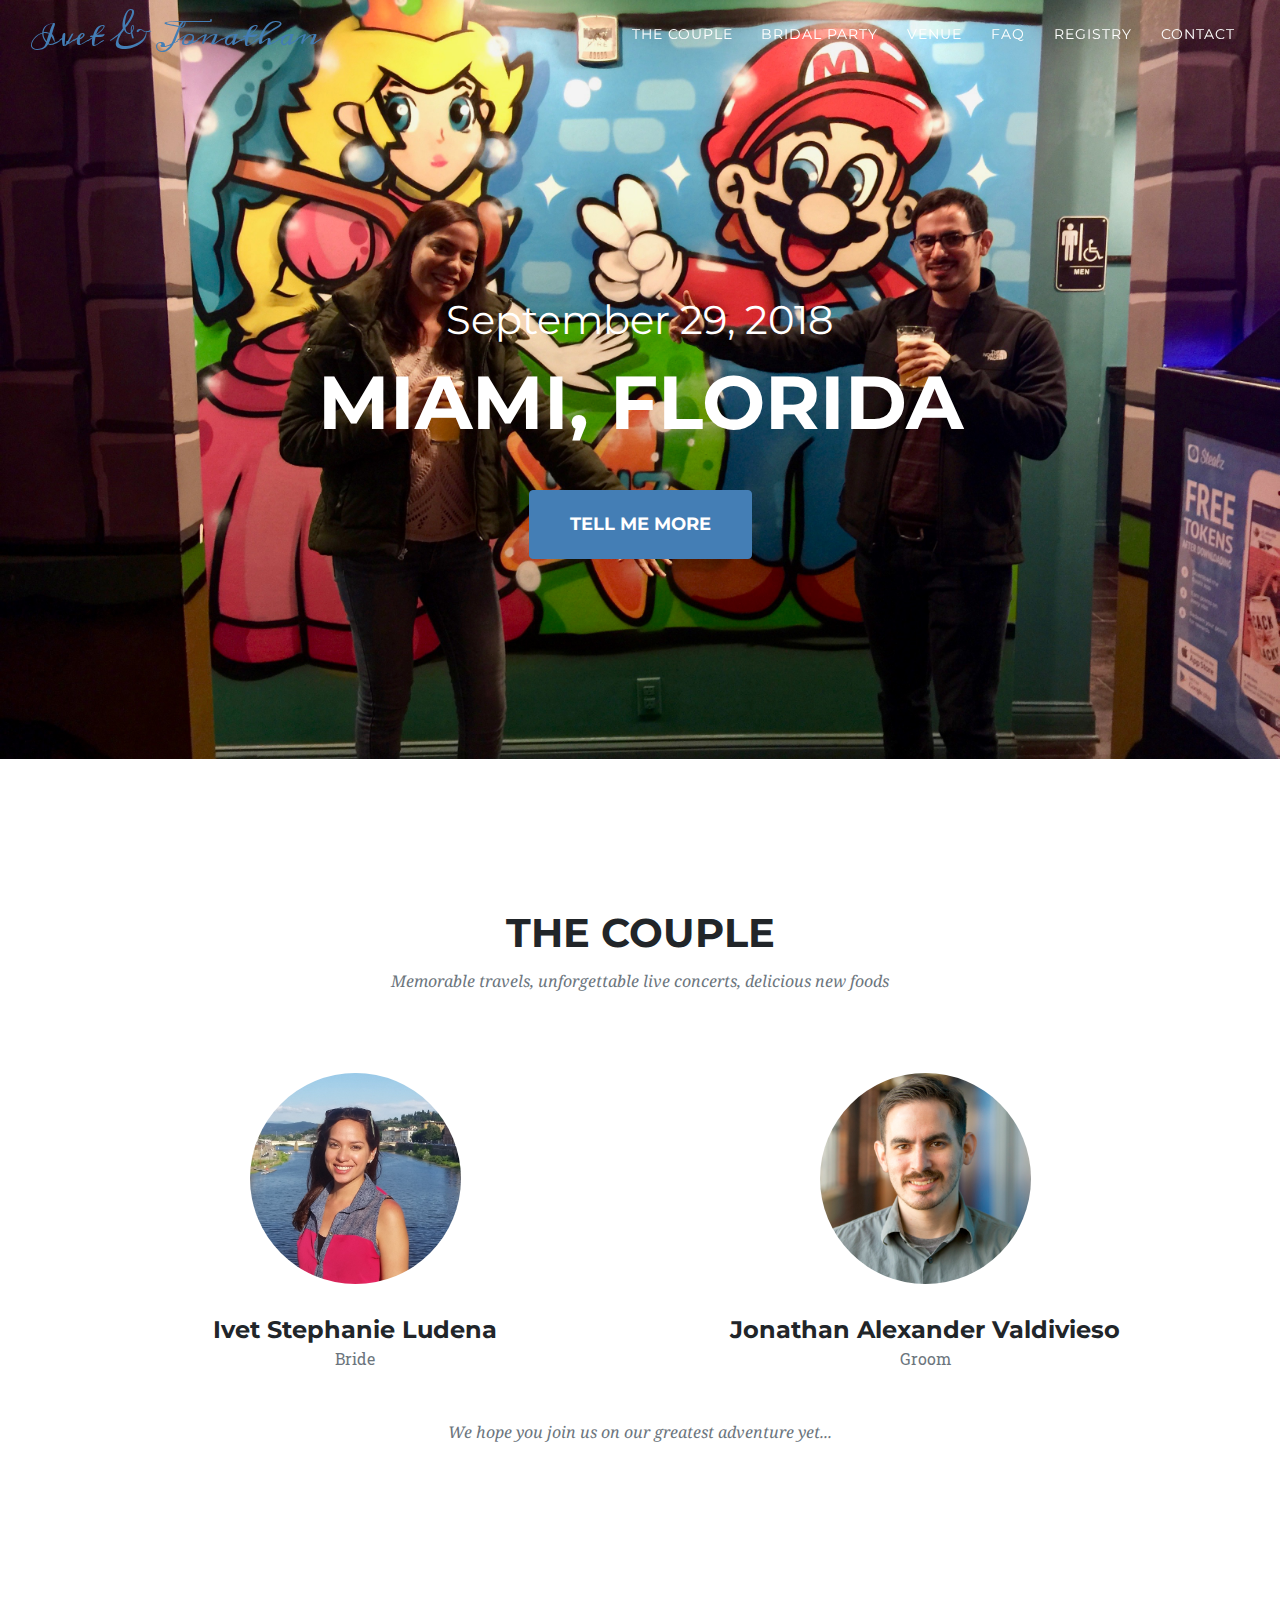
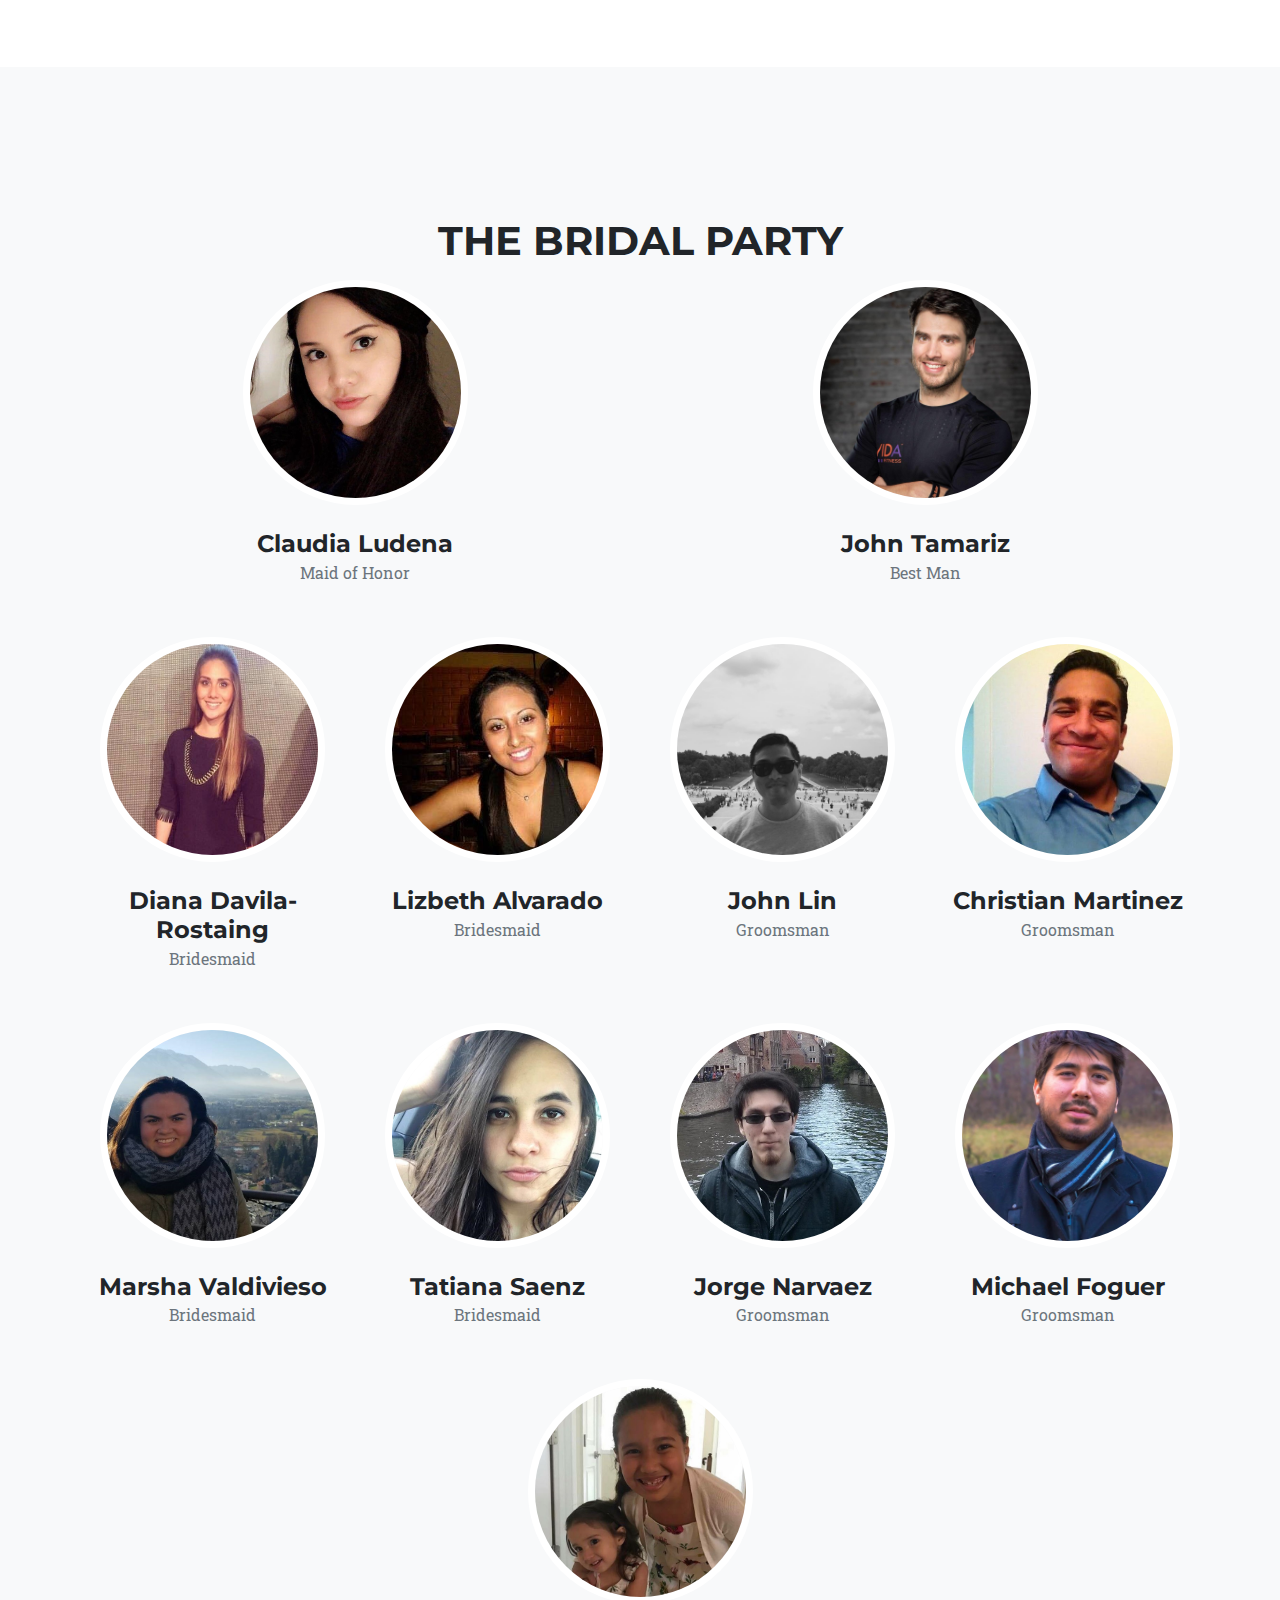
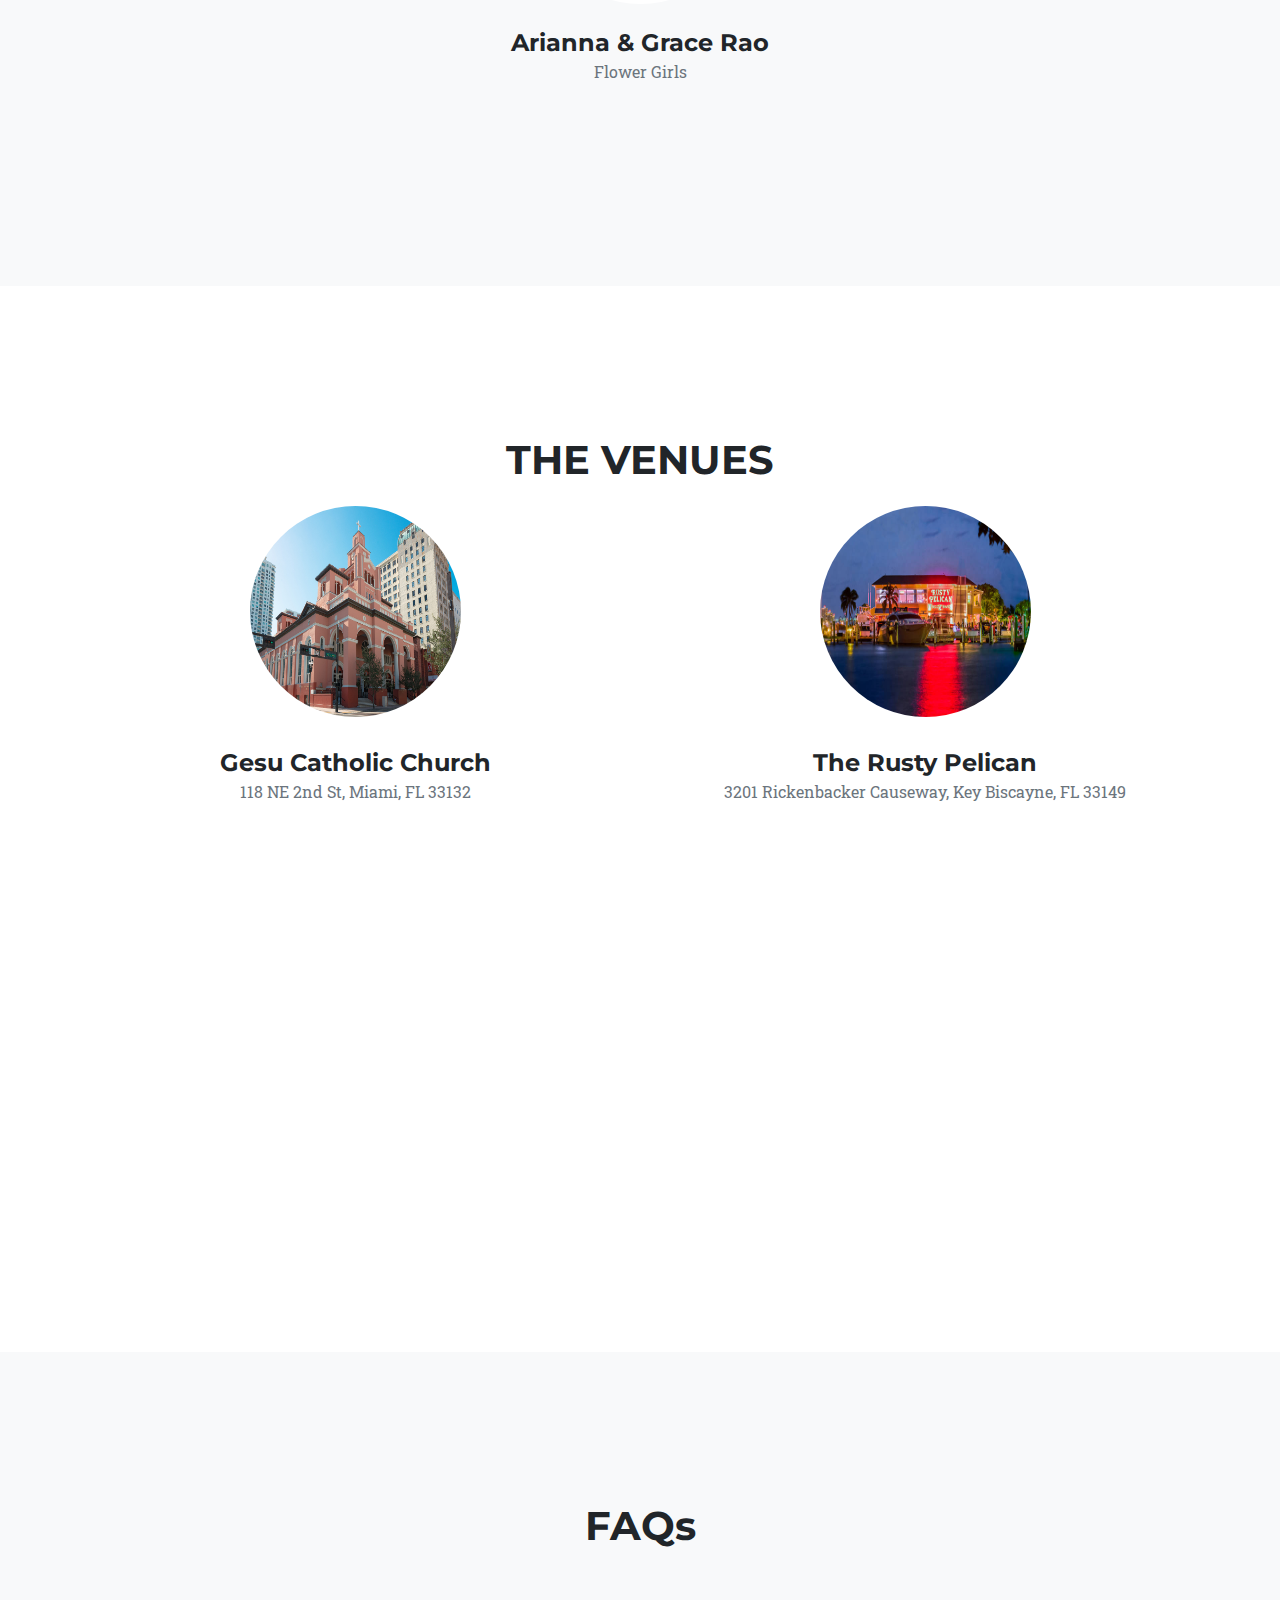
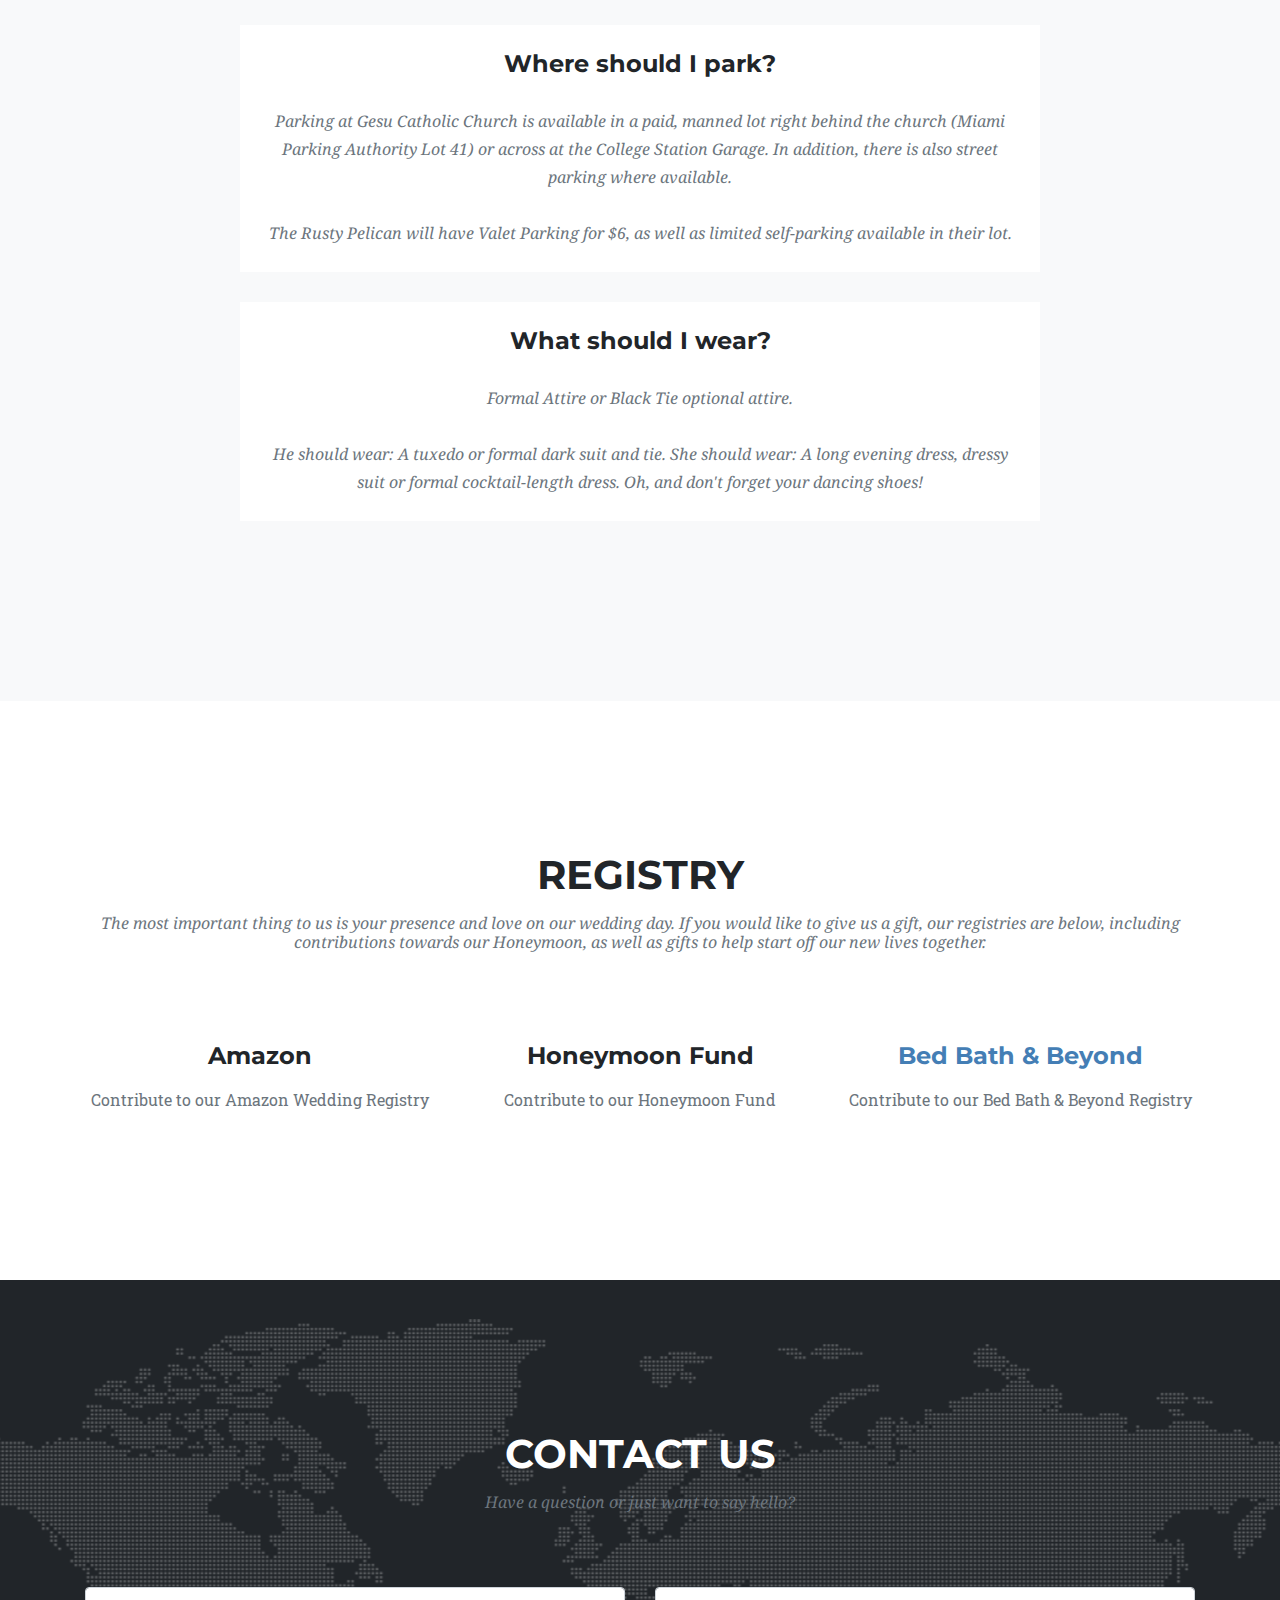
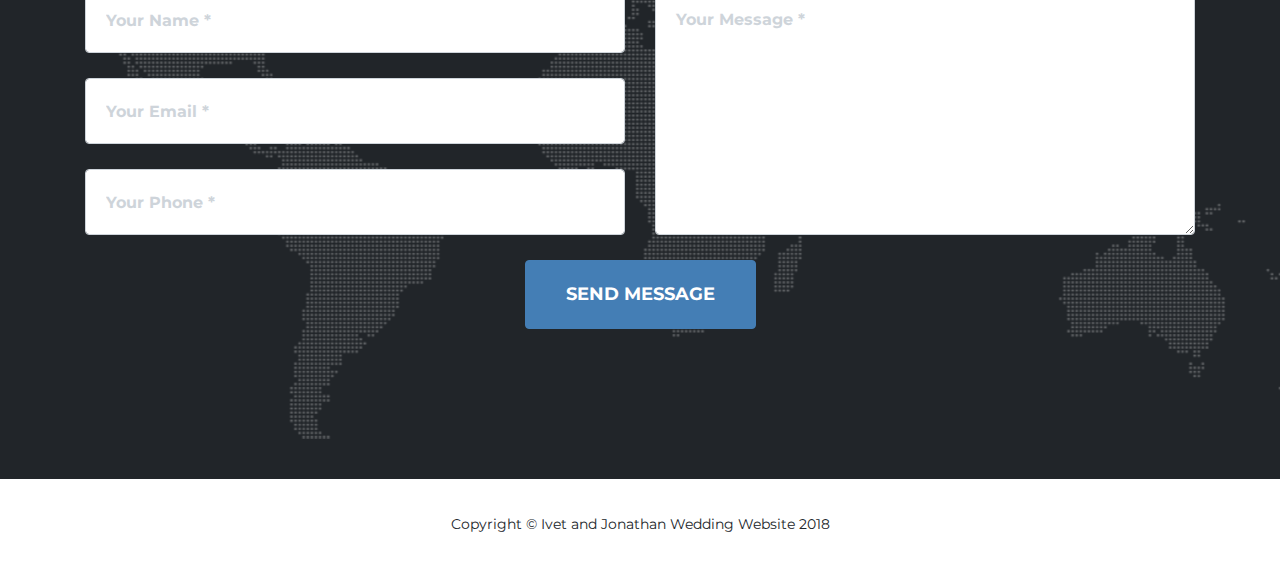
==== index.html @ a1556f3a "Added no style hyperlinks to wedding site" ====
<!DOCTYPE html>
<html lang="en">

<head>

	<meta charset="utf-8">
	<meta name="viewport" content="width=device-width, initial-scale=1, shrink-to-fit=no">
	<meta name="description" content="">
	<meta name="author" content="">

	<title>Ivet and Jonathan Wedding: September 29, 2018</title>

	<!-- Bootstrap core CSS -->
	<link href="vendor/bootstrap/css/bootstrap.min.css" rel="stylesheet">

	<!-- Custom fonts for this template -->
	<link rel="stylesheet" href="https://use.fontawesome.com/releases/v5.0.13/css/all.css" integrity="sha384-DNOHZ68U8hZfKXOrtjWvjxusGo9WQnrNx2sqG0tfsghAvtVlRW3tvkXWZh58N9jp" crossorigin="anonymous">
	<link href="https://fonts.googleapis.com/css?family=Montserrat:400,700" rel="stylesheet" type="text/css">
	<link href='https://fonts.googleapis.com/css?family=Kaushan+Script' rel='stylesheet' type='text/css'>
	<link href='https://fonts.googleapis.com/css?family=Droid+Serif:400,700,400italic,700italic' rel='stylesheet' type='text/css'>
	<link href='https://fonts.googleapis.com/css?family=Roboto+Slab:400,100,300,700' rel='stylesheet' type='text/css'>
	<link href="https://fonts.googleapis.com/css?family=Meddon|Great+Vibes" rel="stylesheet">

	<!-- Custom styles for this template -->
	<link href="css/main.css" rel="stylesheet">

	<!-- Global site tag (gtag.js) - Google Analytics -->
	<script async src="https://www.googletagmanager.com/gtag/js?id=UA-119630968-1"></script>
	<script>
		window.dataLayer = window.dataLayer || [];
		function gtag(){dataLayer.push(arguments);}
		gtag('js', new Date());

		gtag('config', 'UA-119630968-1');
	</script>

</head>

<body id="page-top">
	<!-- Navigation -->
	<nav class="navbar navbar-expand-lg navbar-dark fixed-top" id="mainNav">
		<div class="container-fluid">
			<a class="navbar-brand js-scroll-trigger" href="#page-top">Ivet & Jonathan</a>
			<button class="navbar-toggler navbar-toggler-right" type="button" data-toggle="collapse" data-target="#navbarResponsive" aria-controls="navbarResponsive" aria-expanded="false" aria-label="Toggle navigation">
				<i class="fas fa-plane"></i>
			</button>
			<div class="collapse navbar-collapse" id="navbarResponsive">
				<ul class="navbar-nav text-uppercase ml-auto">

					<li class="nav-item">
						<a class="nav-link js-scroll-trigger" href="#couple">The Couple</a>
					</li>
					<li class="nav-item">
						<a class="nav-link js-scroll-trigger" href="#team">Bridal Party</a>
					</li>
					<li class="nav-item">
						<a class="nav-link js-scroll-trigger" href="#location">Venue</a>
					</li>
					<li class="nav-item">
						<a class="nav-link js-scroll-trigger" href="#faq">FAQ</a>
					</li>
					<li class="nav-item">
						<a class="nav-link js-scroll-trigger" href="#registry">Registry</a>
					</li>
					<li class="nav-item">
						<a class="nav-link js-scroll-trigger" href="#contact">Contact</a>
					</li>
				</ul>
			</div>
		</div>
	</nav>

	<!-- Header -->
	<header class="masthead">
		<div class="container">
			<div class="intro-text">
				<div class="intro-lead-in">September 29, 2018</div>
				<div class="intro-heading text-uppercase">Miami, Florida</div>
				<a class="btn btn-primary btn-xl text-uppercase js-scroll-trigger" href="#couple">Tell Me More</a>
			</div>
		</div>
	</header>

	<!-- Services -->
	<section id="couple">
		<div class="container">
			<div class="row">
				<div class="col-lg-12 text-center">
					<h2 class="section-heading text-uppercase">The Couple</h2>
					<h3 class="section-subheading text-muted">Memorable travels, unforgettable live concerts, delicious new foods</h3>
				</div>
			</div>
			<div class="row text-center">
				<div class="col-md-6">
					<div class="team-member">
						<img class="mx-auto rounded-circle" src="img/team/ivet.jpg" alt="">
						<h4>Ivet Stephanie Ludena</h4>
						<p class="text-muted">Bride</p>
					</div>
				</div>
				<div class="col-md-6">
					<div class="team-member">
						<img class="mx-auto rounded-circle" src="img/team/Jona.jpg" alt="">
						<h4>Jonathan Alexander Valdivieso</h4>
						<p class="text-muted">Groom</p>
					</div>
				</div>
			</div>
			<div class="row">
				<div class="col-lg-12 text-center">
					<h3 class="section-subheading text-muted">We hope you join us on our greatest adventure yet...<i class="fa fa-plane"></i></h3>
				</div>
			</div>
		</div>
	</section>

	<!-- Team -->
	<section class="bg-light" id="team">
		<div class="container">
			<div class="row">
				<div class="col-lg-12 text-center">
					<h2 class="section-heading text-uppercase">The Bridal Party</h2>
					<!--<h3 class="section-subheading text-muted">Lorem ipsum dolor sit amet consectetur.</h3>-->
				</div>
			</div>
			<div class="row text-center">
				<div class="col-md-6">
					<div class="team-member">
						<img class="mx-auto rounded-circle" src="img/team/claudia.jpg" alt="">
						<h4>Claudia Ludena</h4>
						<p class="text-muted">Maid of Honor</p>
					</div>
				</div>
				<div class="col-md-6">
					<div class="team-member">
						<img class="mx-auto rounded-circle" src="img/team/john.jpg" alt="">
						<h4>John Tamariz</h4>
						<p class="text-muted">Best Man</p>
					</div>
				</div>
			</div>
			<div class="row">
				<div class="col-sm-3">
					<div class="team-member">
						<img class="mx-auto rounded-circle" src="img/team/diana.jpg" alt="">
						<h4>Diana Davila-Rostaing</h4>
						<p class="text-muted">Bridesmaid</p>
					</div>
				</div>
				<div class="col-sm-3">
					<div class="team-member">
						<img class="mx-auto rounded-circle" src="img/team/liz.jpg" alt="">
						<h4>Lizbeth Alvarado</h4>
						<p class="text-muted">Bridesmaid</p>
					</div>
				</div>
				<div class="col-sm-3">
					<div class="team-member">
						<img class="mx-auto rounded-circle" src="img/team/lin.jpg" alt="">
						<h4>John Lin</h4>
						<p class="text-muted">Groomsman</p>
					</div>
				</div>
				<div class="col-sm-3">
					<div class="team-member">
						<img class="mx-auto rounded-circle" src="img/team/chris.jpg" alt="">
						<h4>Christian Martinez</h4>
						<p class="text-muted">Groomsman</p>
					</div>
				</div>
			</div>
			<div class="row">
				<div class="col-sm-3">
					<div class="team-member">
						<img class="mx-auto rounded-circle" src="img/team/marsha.jpg" alt="">
						<h4>Marsha Valdivieso</h4>
						<p class="text-muted">Bridesmaid</p>
					</div>
				</div>
				<div class="col-sm-3">
					<div class="team-member">
						<img class="mx-auto rounded-circle" src="img/team/tatiana.jpg" alt="">
						<h4>Tatiana Saenz</h4>
						<p class="text-muted">Bridesmaid</p>
					</div>
				</div>
				<div class="col-sm-3">
					<div class="team-member">
						<img class="mx-auto rounded-circle" src="img/team/jorge.jpg" alt="">
						<h4>Jorge Narvaez</h4>
						<p class="text-muted">Groomsman</p>
					</div>
				</div>
				<div class="col-sm-3">
					<div class="team-member">
						<img class="mx-auto rounded-circle" src="img/team/michael.jpg" alt="">
						<h4>Michael Foguer</h4>
						<p class="text-muted">Groomsman</p>
					</div>
				</div>
			</div>
			<div class="row">
				<div class="col-sm-12 text-center">
					<div class="team-member">
						<img class="mx-auto rounded-circle" src="img/team/flower.jpeg" alt="">
						<h4>Arianna & Grace Rao</h4>
						<p class="large text-muted">Flower Girls</p>
					</div>
				</div>
			</div>
		</div>
	</section>

	<!-- About -->
	<section id="location">
		<div class="container">
			<div class="row">
				<div class="col-lg-12 text-center">
					<h2 class="section-heading text-uppercase">The Venues</h2>
					<!--<h3 class="section-subheading text-muted">Joined together through our love of Food, Concerts, and Traveling.</h3>-->
				</div>
			</div>
			<div class="row text-center">
				<div class="col-md-6">
					<div class="team-member">
						<img class="mx-auto rounded-circle" src="img/about/gesu.jpg" alt="">
						<h4>Gesu Catholic Church</h4>
						<p class="text-muted">118 NE 2nd St, Miami, FL 33132</p>
						<div style="width: 100%"><iframe width="100%" height="300" src="https://maps.google.com/maps?width=100%&amp;height=300&amp;hl=en&amp;q=118%20NE%202nd%20St%2C%20Miami%2C%20FL%2033132+(Rusty%20Pelican)&amp;ie=UTF8&amp;t=&amp;z=14&amp;iwloc=B&amp;output=embed" frameborder="0" scrolling="no" marginheight="0" marginwidth="0"><a href="https://www.maps.ie/create-google-map/">Google map generator</a></iframe></div><br />
						<p></p>
					</div>
				</div>
				<div class="col-md-6">
					<div class="team-member">
						<img class="mx-auto rounded-circle" src="img/about/rustypelican.jpg" alt="">
						<h4>The Rusty Pelican</h4>
						<p class="text-muted">3201 Rickenbacker Causeway, Key Biscayne, FL 33149</p>
						<div style="width: 100%"><iframe width="100%" height="300" src="https://maps.google.com/maps?width=100%&amp;height=300&amp;hl=en&amp;q=3201%20Rickenbacker%20Causeway%2C%20Key%20Biscayne%2C%20FL%2033149+(Rusty%20Pelican)&amp;ie=UTF8&amp;t=&amp;z=14&amp;iwloc=B&amp;output=embed" frameborder="0" scrolling="no" marginheight="0" marginwidth="0"><a href="https://www.maps.ie/create-google-map/"></a></iframe></div><br />
						<p></p>
					</div>
				</div>
			</div>
			<!--
			<div class="row">
				<div class="col-lg-12 text-center">
					<h3 class="section-subheading text-muted">Joined together through our love of Food, Concerts, and Traveling.</h3>
				</div>
			</div>-->
		</div>
	</section>


	<!-- FAQ Grid Section -->


	<section id="faq" class="bg-light" >
		<div class="container">
			<div class="row">
				<div class="col-lg-12 text-center">
					<h2 class="section-heading">FAQs</h2>
					<h3 class="section-subheading text-muted"></h3>
				</div>
			</div><!--
			<div class="col-md-12 col-sm-12 portfolio-item">
				<div class="portfolio-caption">
					<h4>What are my transportation options?</h4>
					<p class="large text-muted">
						<br>
						The Bride and Groom along with their Bridal Party will be getting ready at The Biltmore Hotel in Coral Gables. 
						<br>
						<br>
						We have chartered the hotel shuttle to transport guests and visitors to and from the hotel and wedding venue. The Aloft shuttle will run every 10 minutes from 4pm - 5pm to the wedding and from 10:45 - 11:45pm to the hotel. Guests staying at the hotel and visitors who park at the Aloft (or who park at nearby retail and business parking lots without posted parking limitations) are invited and encouraged to take the shuttle. The shuttle van will pick up and drop off near the registration desk.
					</p>
				</div>
			</div>
			<div class="row">-->
				<div class="col-md-12 col-sm-12 portfolio-item">
					<div class="portfolio-caption">
						<h4>Where should I park?</h4>
						<p class="large text-muted">
							<br>
							Parking at Gesu Catholic Church is available in a paid, manned lot right behind the church (Miami Parking Authority Lot 41) or across at the College Station Garage. In addition, there is also street parking where available. 
							<br>
							<br>
							The Rusty Pelican will have Valet Parking for $6, as well as limited self-parking available in their lot.
						</p>
					</div>
				</div>
				<div class="col-md-12 col-sm-12 portfolio-item">
					<div class="portfolio-caption">
						<h4>What should I wear?</h4>
						<p class="large text-muted">
							<br>
							Formal Attire or Black Tie optional attire. <br><br>
							He should wear: A tuxedo or formal dark suit and tie. She should wear: A long evening dress, dressy suit or formal cocktail-length dress. Oh, and don't forget your dancing shoes!
						</p>
					</div>
				</div>
			</div>
		</div>
	</section>









	<!-- Registry -->

	<section id="registry">
		<div class="container">
			<div class="row">
				<div class="col-lg-12 text-center">
					<h2 class="section-heading text-uppercase">Registry</h2>
					<h3 class="section-subheading text-muted">The most important thing to us is your presence and love on our wedding day. If you would like to give us a gift, our registries are below, including contributions towards our Honeymoon, as well as gifts to help start off our new lives together.</h3>
				</div>
			</div>
			<div class="row text-center">
				<div class="col-md-4">
					<a href="https://www.amazon.com/wedding/share/ivetandjona" target="_blank">
						<span class="fa-stack fa-4x">
							<i class="fa fa-circle fa-stack-2x text-primary"></i>
							<i class="fab fa-amazon fa-stack-1x fa-inverse"></i>
						</span>
					</a>
					<a class="nostyle" href="https://www.amazon.com/wedding/share/ivetandjona" target="_blank">
						<h4 class="service-heading">Amazon</h4>
						<p class="text-muted">Contribute to our Amazon Wedding Registry</p>
					</a>
				</div>
				<div class="col-md-4">
					<a href="https://paypal.me/pools/c/84qQt8md2h" target="_blank">
						<span class="fa-stack fa-4x">
							<i class="fa fa-circle fa-stack-2x text-primary"></i>
							<i class="fab fa-paypal fa-stack-1x fa-inverse"></i>
						</span>
					</a>
					<a class="nostyle" href="https://paypal.me/pools/c/84qQt8md2h" target="_blank">
						<h4 class="service-heading">Honeymoon Fund</h4>
						<p class="text-muted">Contribute to our Honeymoon Fund</p>
					</a>
				</div>
				<div class="col-md-4">
					<a href="https://www.bedbathandbeyond.com:443/store/giftregistry/view_registry_guest.jsp?registryId=545933446&eventType=Wedding&pwsurl=" target="_blank">
						<span class="fa-stack fa-4x">
							<i class="fa fa-circle fa-stack-2x text-primary"></i>
							<i class="fas fa-bold fa-stack-1x fa-inverse"></i>
						</span>
					</a>
					<a href="https://www.bedbathandbeyond.com:443/store/giftregistry/view_registry_guest.jsp?registryId=545933446&eventType=Wedding&pwsurl=" target="_blank">
						<h4 class="service-heading">Bed Bath & Beyond</h4>
						<p class="text-muted">Contribute to our Bed Bath & Beyond Registry</p>
					</a>
				</div>
			</div>
		</div>
	</section>

	<!-- Contact -->
	<section id="contact">
		<div class="container">
			<div class="row">
				<div class="col-lg-12 text-center">
					<h2 class="section-heading text-uppercase">Contact Us</h2>
					<h3 class="section-subheading text-muted">Have a question or just want to say hello?</h3>
				</div>
			</div>
			<div class="row">
				<div class="col-lg-12">
					<form action="https://formcarry.com/s/ryNhjXv0z" method="POST" accept-charset="UTF-8" >
						<div class="row">
							<div class="col-md-6">
								<div class="form-group">
									<input class="form-control" id="name" type="text" placeholder="Your Name *" required="required" data-validation-required-message="Please enter your name." name='name'>
									<p class="help-block text-danger"></p>
								</div>
								<div class="form-group">
									<input class="form-control" id="email" type="email" placeholder="Your Email *" required="required" data-validation-required-message="Please enter your email address." name='email'>
									<p class="help-block text-danger"></p>
								</div>
								<div class="form-group">
									<input class="form-control" id="phone" type="tel" placeholder="Your Phone *" required="required" data-validation-required-message="Please enter your phone number." name='phone'>
									<p class="help-block text-danger"></p>
								</div>
							</div>
							<div class="col-md-6">
								<div class="form-group">
									<textarea class="form-control" id="message" placeholder="Your Message *" required="required" data-validation-required-message="Please enter a message." name='message'></textarea>
								</div>
							</div>
							<div class="clearfix"></div>
							<div class="col-lg-12 text-center">
								<button id="sendMessageButton" class="btn btn-primary btn-xl text-uppercase" type="submit">Send Message</button>
							</div>
						</div>
						<input type="hidden" name="_gotcha"><!-- use this to prevent spam -->
					</form>
				</div>
			</div>
		</div>
	</section>

	<!-- Footer -->
	<footer>
		<div class="container">
			<div class="row">
				<div class="col-md-12">
					<span class="copyright">Copyright &copy; Ivet and Jonathan Wedding Website 2018</span>
				</div>
			</div>
		</div>
	</footer>


	<!-- Bootstrap core JavaScript -->
	<script src="vendor/jquery/jquery.min.js"></script>
	<script src="vendor/bootstrap/js/bootstrap.bundle.min.js"></script>

	<!-- Plugin JavaScript -->
	<script src="vendor/jquery-easing/jquery.easing.min.js"></script>

	<!-- Contact form JavaScript -->
	<script src="js/jqBootstrapValidation.js"></script>
	<script src="js/contact_me.js"></script>

	<!-- Custom scripts for this template -->
	<script src="js/main.js"></script>

</body>

</html>
---- css/main.css ----
/*!
 * WebSite using Bootstrap 
 */
body {
  overflow-x: hidden;
  font-family: 'Roboto Slab', 'Helvetica Neue', Helvetica, Arial, sans-serif;
}

p {
  line-height: 1.75;
}

a {
  color: #447EB5;
}

a:hover {
  color: #CE102D;
}

a.nostyle:link {
    text-decoration: inherit;
    color: inherit;
    cursor: auto;
}

a.nostyle:visited {
    text-decoration: inherit;
    color: inherit;
    cursor: auto;
}


.text-primary {
  color: #447EB5 !important;
}

h1,
h2,
h3,
h4,
h5,
h6 {
  font-weight: 700;
  font-family: 'Montserrat', 'Helvetica Neue', Helvetica, Arial, sans-serif;
}

section {
  padding: 100px 0;
}

section h2.section-heading {
  font-size: 40px;
  margin-top: 0;
  margin-bottom: 15px;
}

section h3.section-subheading {
  font-size: 16px;
  font-weight: 400;
  font-style: italic;
  margin-bottom: 75px;
  text-transform: none;
  font-family: 'Droid Serif', 'Helvetica Neue', Helvetica, Arial, sans-serif;
}

@media (min-width: 768px) {
  section {
    padding: 150px 0;
  }
}

.btn {
  font-family: 'Montserrat', 'Helvetica Neue', Helvetica, Arial, sans-serif;
  font-weight: 700;
}

.btn-xl {
  font-size: 18px;
  padding: 20px 40px;
}

.btn-primary {
  background-color: #447EB5;
  border-color: #447EB5;
}

.btn-primary:active, .btn-primary:focus, .btn-primary:hover {
  background-color: #CE102D !important;
  border-color: #CE102D !important;
  color: white;
}

.btn-primary:active, .btn-primary:focus {
  box-shadow: 0 0 0 0.2rem rgba(254, 209, 55, 0.5) !important;
}

::-moz-selection {
  background: #447EB5;
  text-shadow: none;
  color: white
}

::selection {
  background: #447EB5;
  text-shadow: none;
  color: white
}




img::selection {
  background: transparent;
}

img::-moz-selection {
  background: transparent;
}

#mainNav {
  background-color: #212529;
}

#mainNav .navbar-toggler {
  font-size: 12px;
  right: 0;
  padding: 13px;
  text-transform: uppercase;
  color: white;
  border: 0;
  background-color:  #CE102D;
  font-family: 'Montserrat', 'Helvetica Neue', Helvetica, Arial, sans-serif;
}

#mainNav .navbar-brand {
  color: #447EB5;
  font-family: 'Meddon', 'Helvetica Neue', Helvetica, Arial, cursive;
}

#mainNav .navbar-brand.active, #mainNav .navbar-brand:active, #mainNav .navbar-brand:focus, #mainNav .navbar-brand:hover {
  color: #447EB5;
}

#mainNav .navbar-nav .nav-item .nav-link {
  font-size: 90%;
  font-weight: 400;
  padding: 0.75em 0;
  letter-spacing: 1px;
  color: white;
  font-family: 'Montserrat', 'Helvetica Neue', Helvetica, Arial, sans-serif;
}

#mainNav .navbar-nav .nav-item .nav-link.active, #mainNav .navbar-nav .nav-item .nav-link:hover {
  color: #447EB5;
}

@media (min-width: 992px) {
  #mainNav {
    /*padding-top: 25px;*/
    padding-bottom: 25px;
    -webkit-transition: padding-top 0.3s, padding-bottom 0.3s;
    -moz-transition: padding-top 0.3s, padding-bottom 0.3s;
    transition: padding-top 0.3s, padding-bottom 0.3s;
    border: none;
    background-color: transparent;
  }
  #mainNav .navbar-brand {
    font-size: 1.75em;
    -webkit-transition: all 0.3s;
    -moz-transition: all 0.3s;
    transition: all 0.3s;
  }
  #mainNav .navbar-nav .nav-item .nav-link {
    padding: 1.1em 1em !important;
  }
  #mainNav.navbar-shrink {
    padding-top: 0;
    padding-bottom: 0;
    background-color: #212529;
  }
  #mainNav.navbar-shrink .navbar-brand {
    font-size: 1.25em;
    padding: 12px 0;
  }
}

header.masthead {
  text-align: center;
  color: white;
  background-image: url("../img/about/mario.jpg");
  background-repeat: no-repeat;
  background-attachment: scroll;
  background-position: center center;
  -webkit-background-size: cover;
  -moz-background-size: cover;
  -o-background-size: cover;
  background-size: cover;
}

header.masthead .intro-text {
  padding-top: 150px;
  padding-bottom: 100px;
}

header.masthead .intro-text .intro-lead-in {
  font-size: 22px;
  /*font-style: italic;*/
  line-height: 22px;
  margin-bottom: 25px;
  font-family: 'Montserrat', 'Helvetica Neue', Helvetica, Arial, sans-serif;
}

header.masthead .intro-text .intro-heading {
  font-size: 50px;
  font-weight: 700;
  line-height: 50px;
  margin-bottom: 25px;
  /*text-shadow: -1px 0 black, 0 1px black, 1px 0 black, 0 -1px black;*/

  font-family: 'Montserrat', 'Helvetica Neue', Helvetica, Arial, sans-serif;
}

@media (min-width: 768px) {
  header.masthead .intro-text {
    padding-top: 300px;
    padding-bottom: 200px;
  }
  header.masthead .intro-text .intro-lead-in {
    font-size: 40px;
    font-style: regular;
    line-height: 40px;
    margin-bottom: 25px;
    font-family: 'Montserrat', 'Helvetica Neue', Helvetica, Arial, sans-serif;
  }
  header.masthead .intro-text .intro-heading {
    font-size: 75px;
    font-weight: 700;
    line-height: 75px;
    margin-bottom: 50px;
    font-family: 'Montserrat', 'Helvetica Neue', Helvetica, Arial, sans-serif;
  }
}

.service-heading {
  margin: 15px 0;
  text-transform: none;
}

#faq .portfolio-item {
  right: 0;
  margin: 0 0 15px;
}

#faq .portfolio-item .portfolio-link {
  position: relative;
  display: block;
  max-width: 800px;
  margin: 0 auto;
  cursor: pointer;
}

#faq .portfolio-item .portfolio-link .portfolio-hover {
  position: absolute;
  width: 100%;
  height: 100%;
  -webkit-transition: all ease 0.5s;
  -moz-transition: all ease 0.5s;
  transition: all ease 0.5s;
  opacity: 0;
  background: rgba(254, 209, 54, 0.9);
}

#faq .portfolio-item .portfolio-link .portfolio-hover:hover {
  opacity: 1;
}

#faq .portfolio-item .portfolio-link .portfolio-hover .portfolio-hover-content {
  font-size: 20px;
  position: absolute;
  top: 50%;
  width: 100%;
  height: 20px;
  margin-top: -12px;
  text-align: center;
  color: white;
}

#faq .portfolio-item .portfolio-link .portfolio-hover .portfolio-hover-content i {
  margin-top: -12px;
}

#faq .portfolio-item .portfolio-link .portfolio-hover .portfolio-hover-content h3,
#faq .portfolio-item .portfolio-link .portfolio-hover .portfolio-hover-content h4 {
  margin: 0;
}

#faq .portfolio-item .portfolio-caption {
  max-width: 800px;
  margin: 0 auto;
  padding: 25px;
  text-align: center;
  background-color: #fff;
}

#faq .portfolio-item .portfolio-caption h4 {
  margin: 0;
  text-transform: none;
}

#faq .portfolio-item .portfolio-caption p {
  font-size: 16px;
  font-style: italic;
  margin: 0;
  font-family: 'Droid Serif', 'Helvetica Neue', Helvetica, Arial, sans-serif;
}

#faq * {
  z-index: 2;
}

@media (min-width: 767px) {
  #faq .portfolio-item {
    margin: 0 0 30px;
  }
}

.portfolio-modal {
  padding-right: 0px !important;
}

.portfolio-modal .modal-dialog {
  margin: 1rem;
  max-width: 100vw;
}

.portfolio-modal .modal-content {
  padding: 100px 0;
  text-align: center;
}

.portfolio-modal .modal-content h2 {
  font-size: 3em;
  margin-bottom: 15px;
}

.portfolio-modal .modal-content p {
  margin-bottom: 30px;
}

.portfolio-modal .modal-content p.item-intro {
  font-size: 16px;
  font-style: italic;
  margin: 20px 0 30px;
  font-family: 'Droid Serif', 'Helvetica Neue', Helvetica, Arial, sans-serif;
}

.portfolio-modal .modal-content ul.list-inline {
  margin-top: 0;
  margin-bottom: 30px;
}

.portfolio-modal .modal-content img {
  margin-bottom: 30px;
}

.portfolio-modal .modal-content button {
  cursor: pointer;
}

.portfolio-modal .close-modal {
  position: absolute;
  top: 25px;
  right: 25px;
  width: 75px;
  height: 75px;
  cursor: pointer;
  background-color: transparent;
}

.portfolio-modal .close-modal:hover {
  opacity: 0.3;
}

.portfolio-modal .close-modal .lr {
  /* Safari and Chrome */
  z-index: 1051;
  width: 1px;
  height: 75px;
  margin-left: 35px;
  /* IE 9 */
  -webkit-transform: rotate(45deg);
  -ms-transform: rotate(45deg);
  transform: rotate(45deg);
  background-color: #212529;
}

.portfolio-modal .close-modal .lr .rl {
  /* Safari and Chrome */
  z-index: 1052;
  width: 1px;
  height: 75px;
  /* IE 9 */
  -webkit-transform: rotate(90deg);
  -ms-transform: rotate(90deg);
  transform: rotate(90deg);
  background-color: #212529;
}

.timeline {
  position: relative;
  padding: 0;
  list-style: none;
}

.timeline:before {
  position: absolute;
  top: 0;
  bottom: 0;
  left: 40px;
  width: 2px;
  margin-left: -1.5px;
  content: '';
  background-color: #e9ecef;
}

.timeline > li {
  position: relative;
  min-height: 50px;
  margin-bottom: 50px;
}

.timeline > li:after, .timeline > li:before {
  display: table;
  content: ' ';
}

.timeline > li:after {
  clear: both;
}

.timeline > li .timeline-panel {
  position: relative;
  float: right;
  width: 100%;
  padding: 0 20px 0 100px;
  text-align: left;
}

.timeline > li .timeline-panel:before {
  right: auto;
  left: -15px;
  border-right-width: 15px;
  border-left-width: 0;
}

.timeline > li .timeline-panel:after {
  right: auto;
  left: -14px;
  border-right-width: 14px;
  border-left-width: 0;
}

.timeline > li .timeline-image {
  position: absolute;
  z-index: 100;
  left: 0;
  width: 80px;
  height: 80px;
  margin-left: 0;
  text-align: center;
  color: white;
  border: 7px solid #e9ecef;
  border-radius: 100%;
  background-color: #447EB5;
}

.timeline > li .timeline-image h4 {
  font-size: 10px;
  line-height: 14px;
  margin-top: 12px;
}

.timeline > li.timeline-inverted > .timeline-panel {
  float: right;
  padding: 0 20px 0 100px;
  text-align: left;
}

.timeline > li.timeline-inverted > .timeline-panel:before {
  right: auto;
  left: -15px;
  border-right-width: 15px;
  border-left-width: 0;
}

.timeline > li.timeline-inverted > .timeline-panel:after {
  right: auto;
  left: -14px;
  border-right-width: 14px;
  border-left-width: 0;
}

.timeline > li:last-child {
  margin-bottom: 0;
}

.timeline .timeline-heading h4 {
  margin-top: 0;
  color: inherit;
}

.timeline .timeline-heading h4.subheading {
  text-transform: none;
}

.timeline .timeline-body > ul,
.timeline .timeline-body > p {
  margin-bottom: 0;
}

@media (min-width: 768px) {
  .timeline:before {
    left: 50%;
  }
  .timeline > li {
    min-height: 100px;
    margin-bottom: 100px;
  }
  .timeline > li .timeline-panel {
    float: left;
    width: 41%;
    padding: 0 20px 20px 30px;
    text-align: right;
  }
  .timeline > li .timeline-image {
    left: 50%;
    width: 100px;
    height: 100px;
    margin-left: -50px;
  }
  .timeline > li .timeline-image h4 {
    font-size: 13px;
    line-height: 18px;
    margin-top: 16px;
  }
  .timeline > li.timeline-inverted > .timeline-panel {
    float: right;
    padding: 0 30px 20px 20px;
    text-align: left;
  }
}

@media (min-width: 992px) {
  .timeline > li {
    min-height: 150px;
  }
  .timeline > li .timeline-panel {
    padding: 0 20px 20px;
  }
  .timeline > li .timeline-image {
    width: 150px;
    height: 150px;
    margin-left: -75px;
  }
  .timeline > li .timeline-image h4 {
    font-size: 18px;
    line-height: 26px;
    margin-top: 30px;
  }
  .timeline > li.timeline-inverted > .timeline-panel {
    padding: 0 20px 20px;
  }
}

@media (min-width: 1200px) {
  .timeline > li {
    min-height: 170px;
  }
  .timeline > li .timeline-panel {
    padding: 0 20px 20px 100px;
  }
  .timeline > li .timeline-image {
    width: 170px;
    height: 170px;
    margin-left: -85px;
  }
  .timeline > li .timeline-image h4 {
    margin-top: 40px;
  }
  .timeline > li.timeline-inverted > .timeline-panel {
    padding: 0 100px 20px 20px;
  }
}

.team-member {
  margin-bottom: 50px;
  text-align: center;
}

.team-member img {
  width: 225px;
  height: 225px;
  border: 7px solid #fff;
}

.team-member h4 {
  margin-top: 25px;
  margin-bottom: 0;
  text-transform: none;
}

.team-member p {
  margin-top: 0;
}

section#contact {
  background-color: #212529;
  background-image: url("../img/map-image.png");
  background-repeat: no-repeat;
  background-position: center;
}

section#contact .section-heading {
  color: #fff;
}

section#contact .form-group {
  margin-bottom: 25px;
}

section#contact .form-group input,
section#contact .form-group textarea {
  padding: 20px;
}

section#contact .form-group input.form-control {
  height: auto;
}

section#contact .form-group textarea.form-control {
  height: 248px;
}

section#contact .form-control:focus {
  border-color: #447EB5;
  box-shadow: none;
}

section#contact ::-webkit-input-placeholder {
  font-weight: 700;
  color: #ced4da;
  font-family: 'Montserrat', 'Helvetica Neue', Helvetica, Arial, sans-serif;
}

section#contact :-moz-placeholder {
  font-weight: 700;
  color: #ced4da;
  /* Firefox 18- */
  font-family: 'Montserrat', 'Helvetica Neue', Helvetica, Arial, sans-serif;
}

section#contact ::-moz-placeholder {
  font-weight: 700;
  color: #ced4da;
  /* Firefox 19+ */
  font-family: 'Montserrat', 'Helvetica Neue', Helvetica, Arial, sans-serif;
}

section#contact :-ms-input-placeholder {
  font-weight: 700;
  color: #ced4da;
  font-family: 'Montserrat', 'Helvetica Neue', Helvetica, Arial, sans-serif;
}

footer {
  padding: 25px 0;
  text-align: center;
}

footer span.copyright {
  font-size: 90%;
  line-height: 40px;
  text-transform: none;
  font-family: 'Montserrat', 'Helvetica Neue', Helvetica, Arial, sans-serif;
}

footer ul.quicklinks {
  font-size: 90%;
  line-height: 40px;
  margin-bottom: 0;
  text-transform: none;
  font-family: 'Montserrat', 'Helvetica Neue', Helvetica, Arial, sans-serif;
}

ul.social-buttons {
  margin-bottom: 0;
}

ul.social-buttons li a {
  font-size: 20px;
  line-height: 40px;
  display: block;
  width: 40px;
  height: 40px;
  -webkit-transition: all 0.3s;
  -moz-transition: all 0.3s;
  transition: all 0.3s;
  color: white;
  border-radius: 100%;
  outline: none;
  background-color: #212529;
}

ul.social-buttons li a:active, ul.social-buttons li a:focus, ul.social-buttons li a:hover {
  background-color: #447EB5;
}
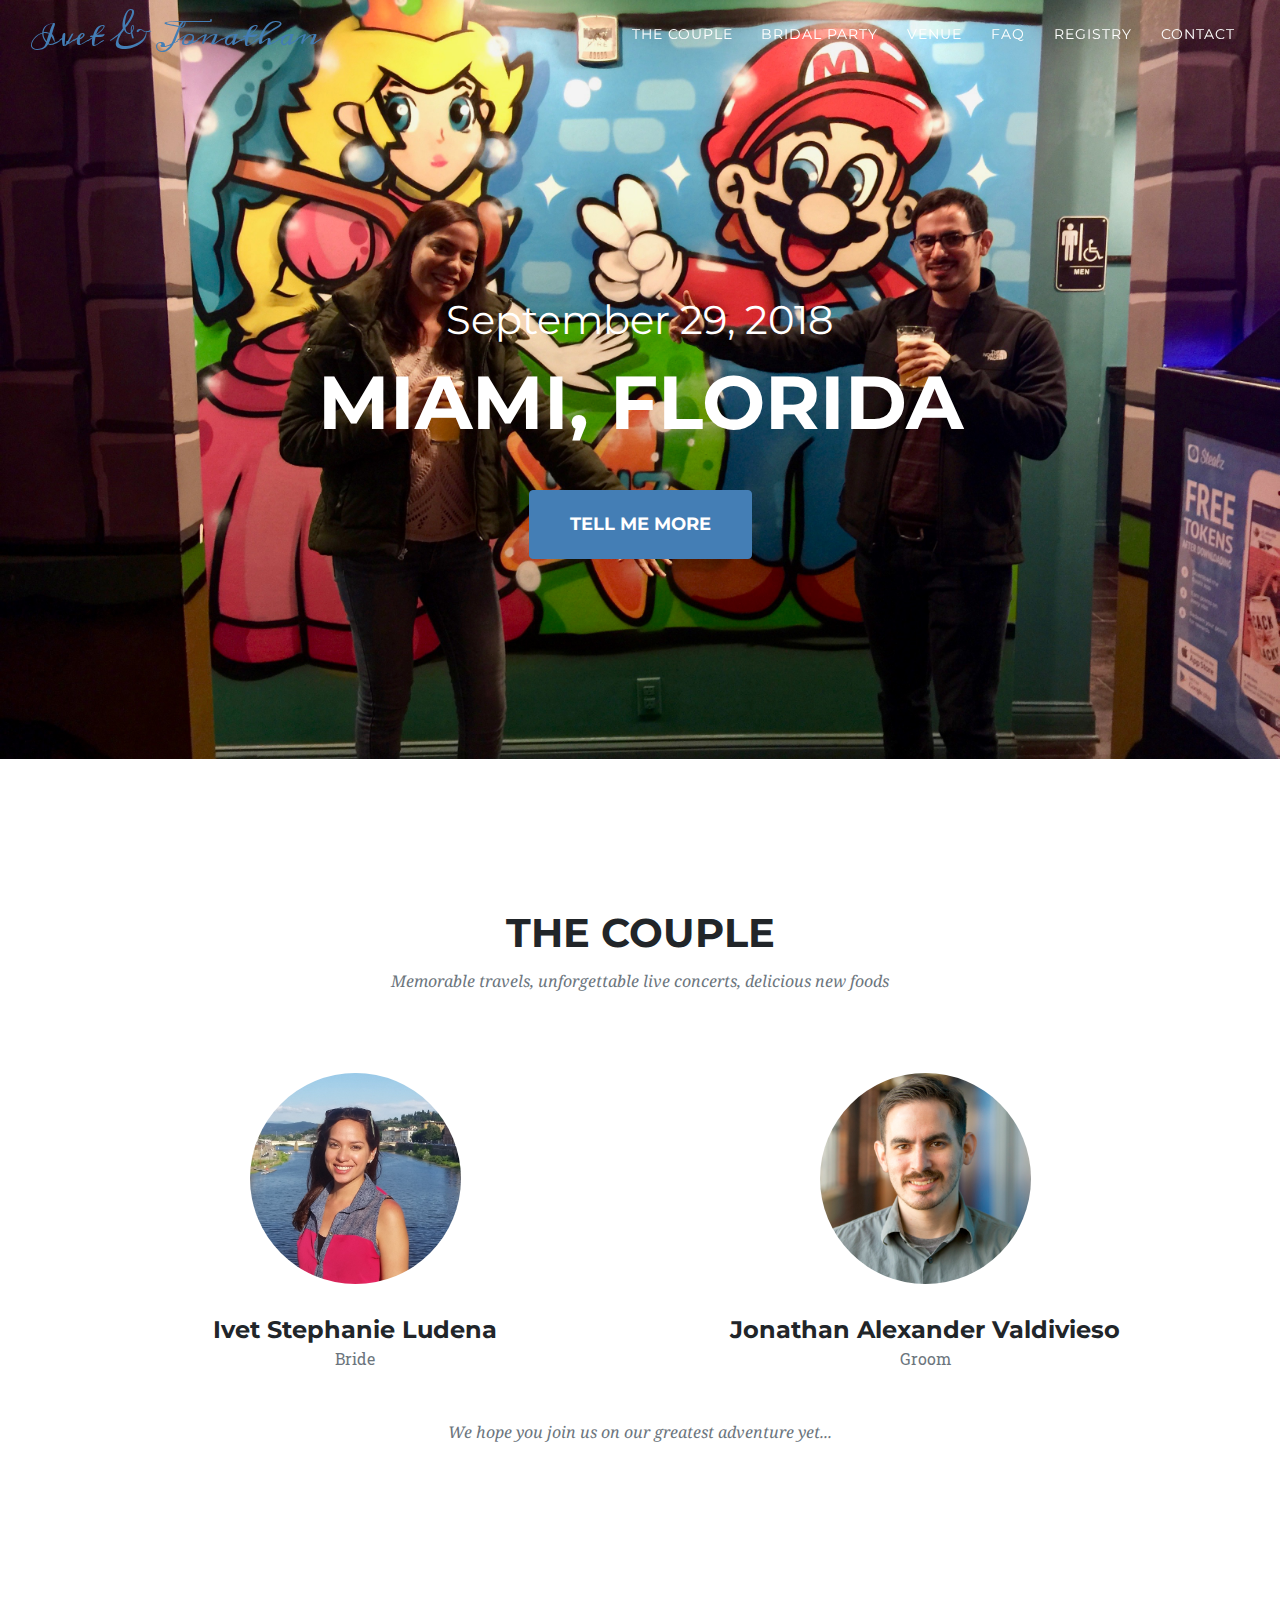
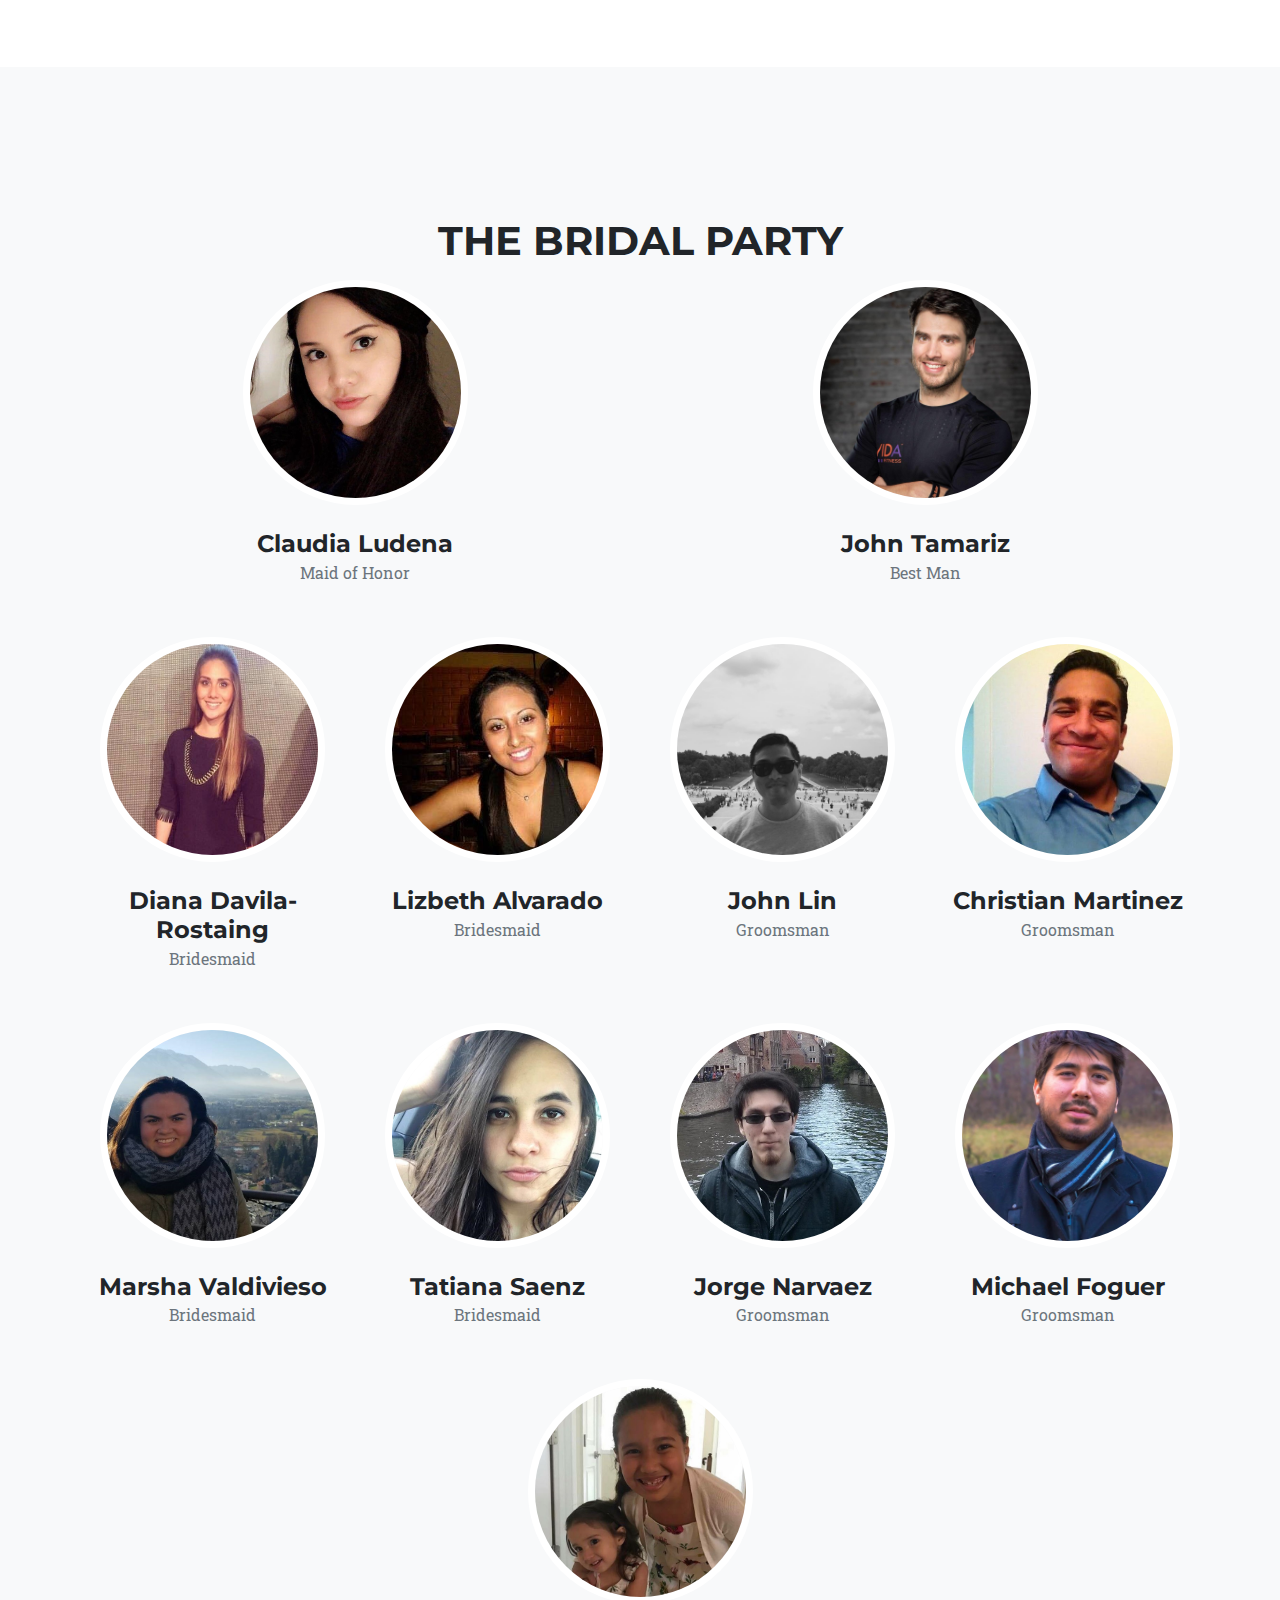
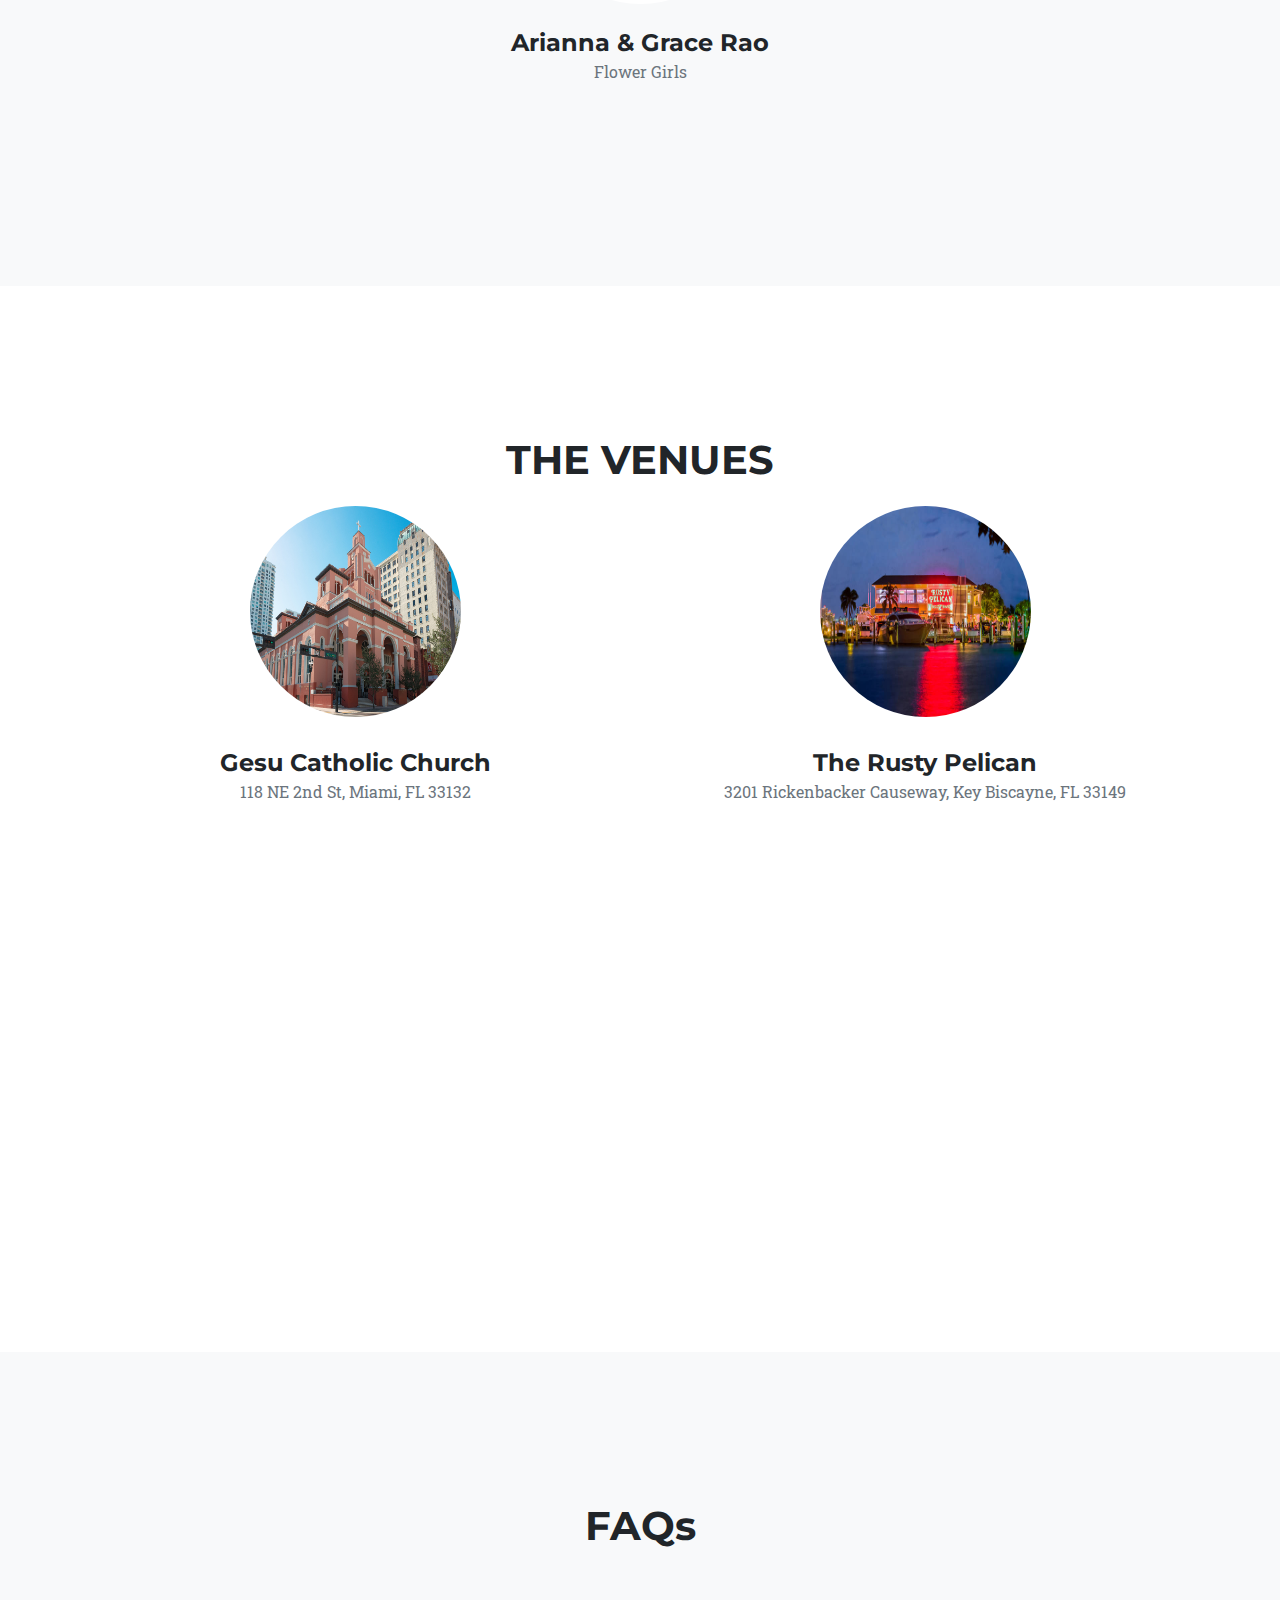
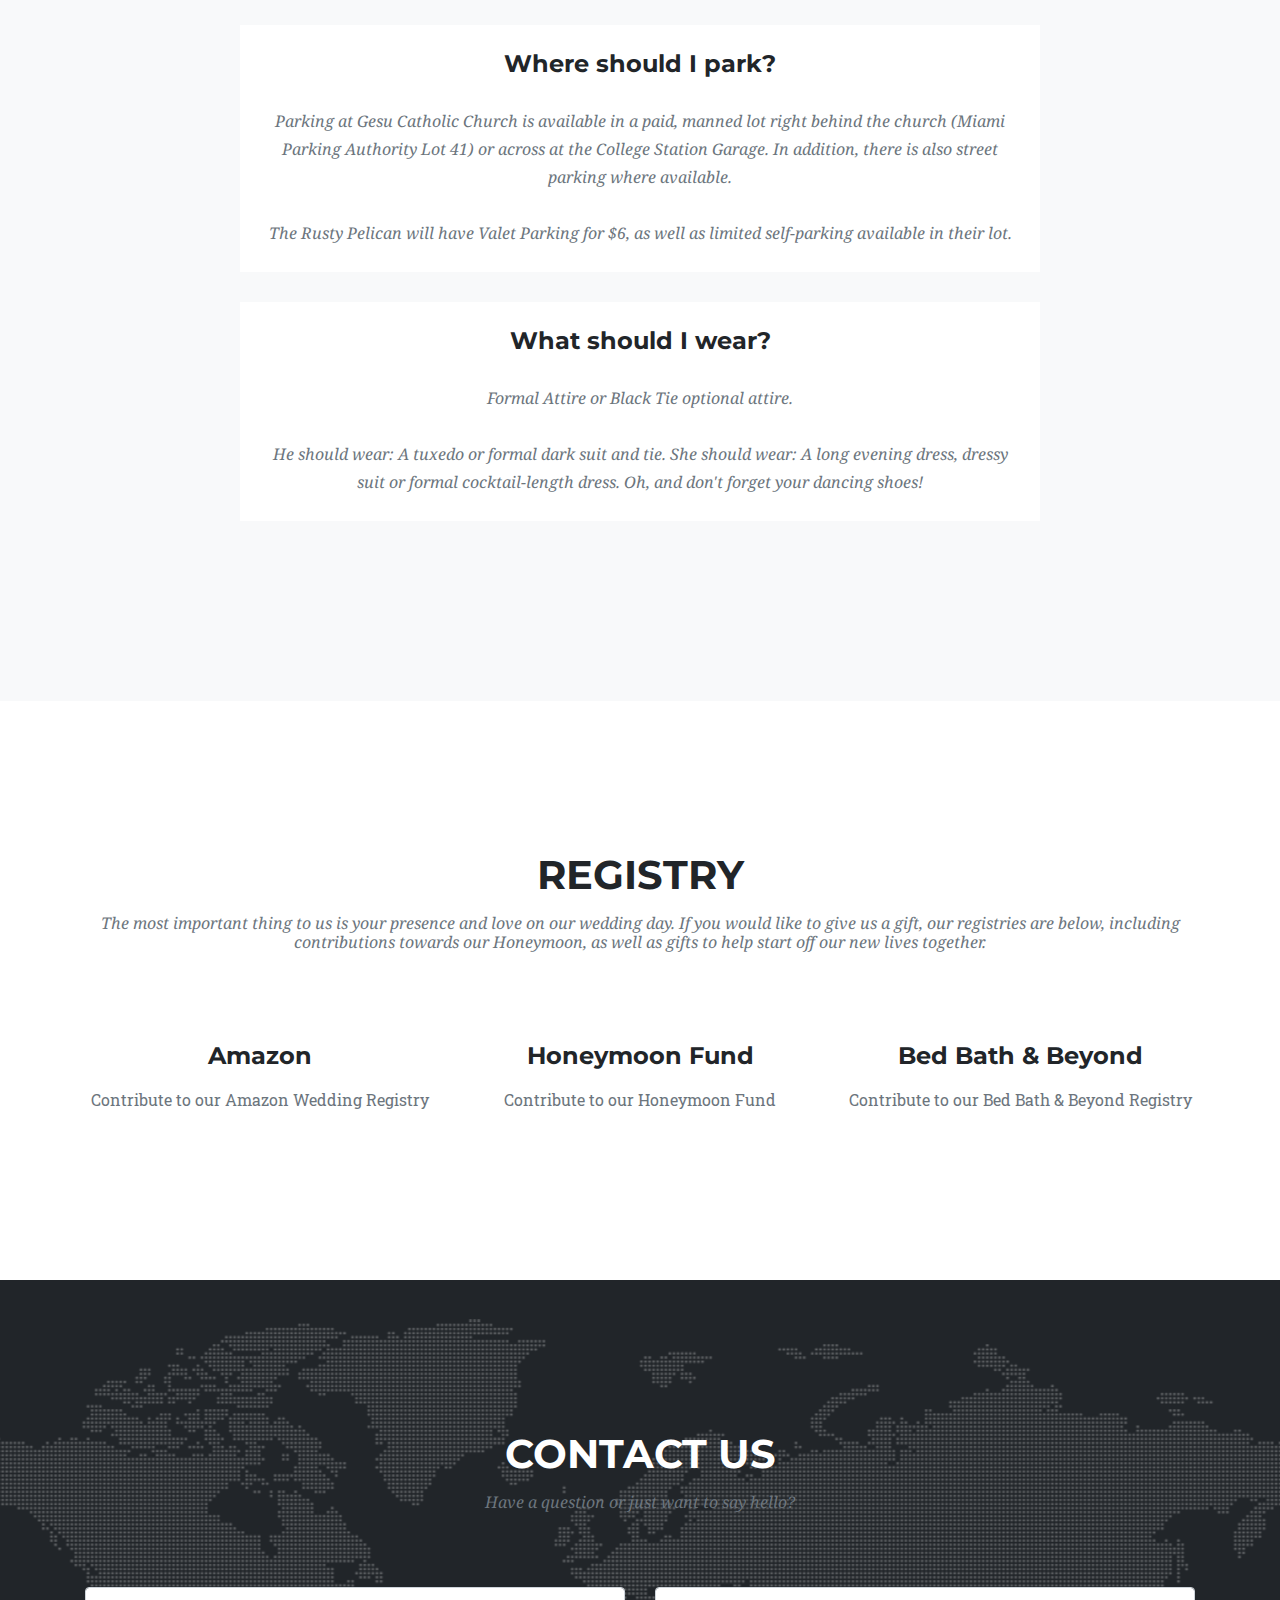
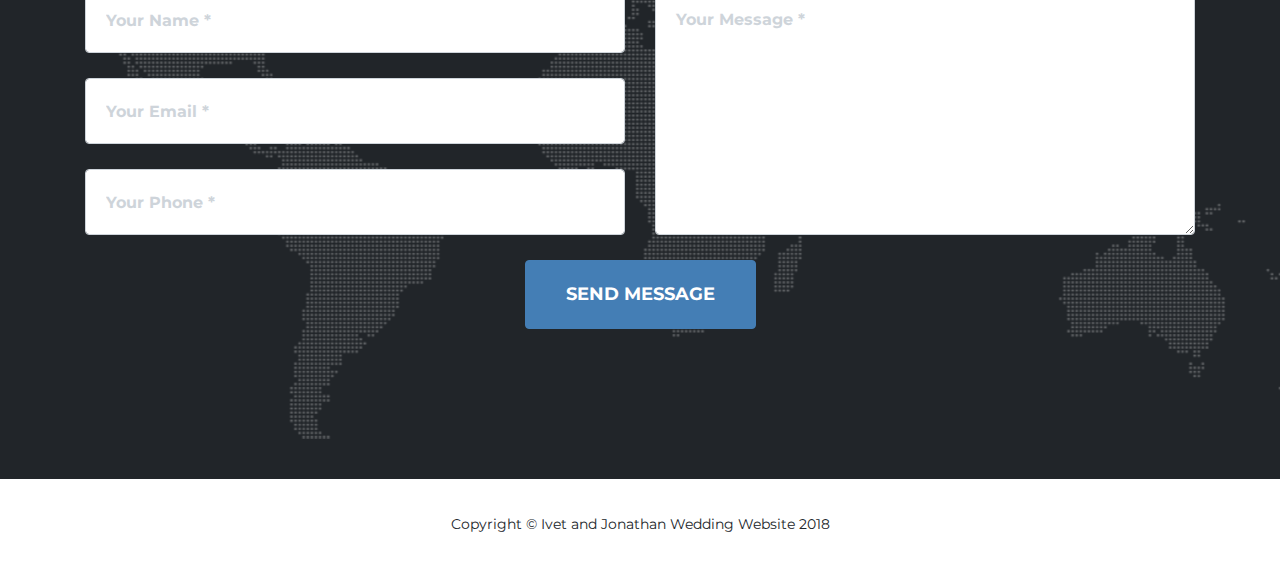
==== commit 5dd4a1ba: "bugfix" ====
--- a/index.html
+++ b/index.html
@@ -350,7 +350,7 @@
 							<i class="fas fa-bold fa-stack-1x fa-inverse"></i>
 						</span>
 					</a>
-					<a href="https://www.bedbathandbeyond.com:443/store/giftregistry/view_registry_guest.jsp?registryId=545933446&eventType=Wedding&pwsurl=" target="_blank">
+					<a class="nostyle" href="https://www.bedbathandbeyond.com:443/store/giftregistry/view_registry_guest.jsp?registryId=545933446&eventType=Wedding&pwsurl=" target="_blank">
 						<h4 class="service-heading">Bed Bath & Beyond</h4>
 						<p class="text-muted">Contribute to our Bed Bath & Beyond Registry</p>
 					</a>
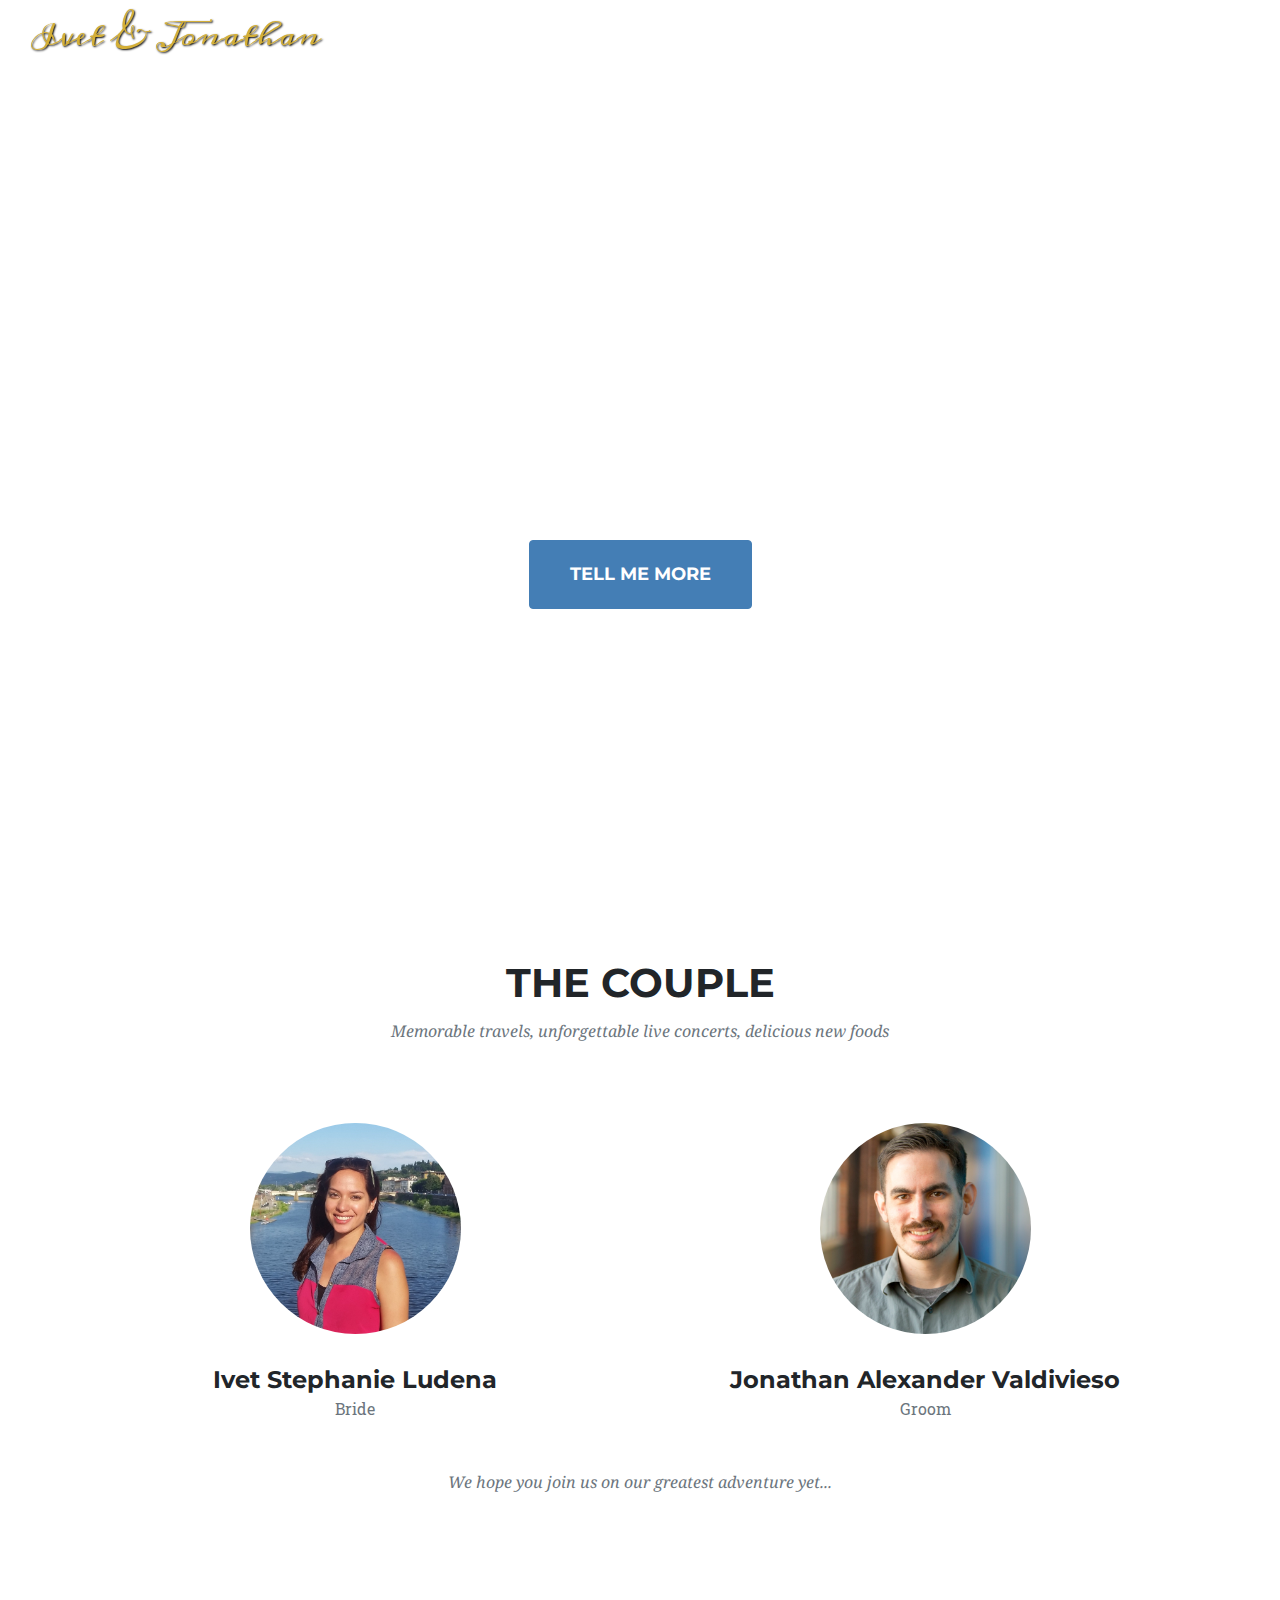
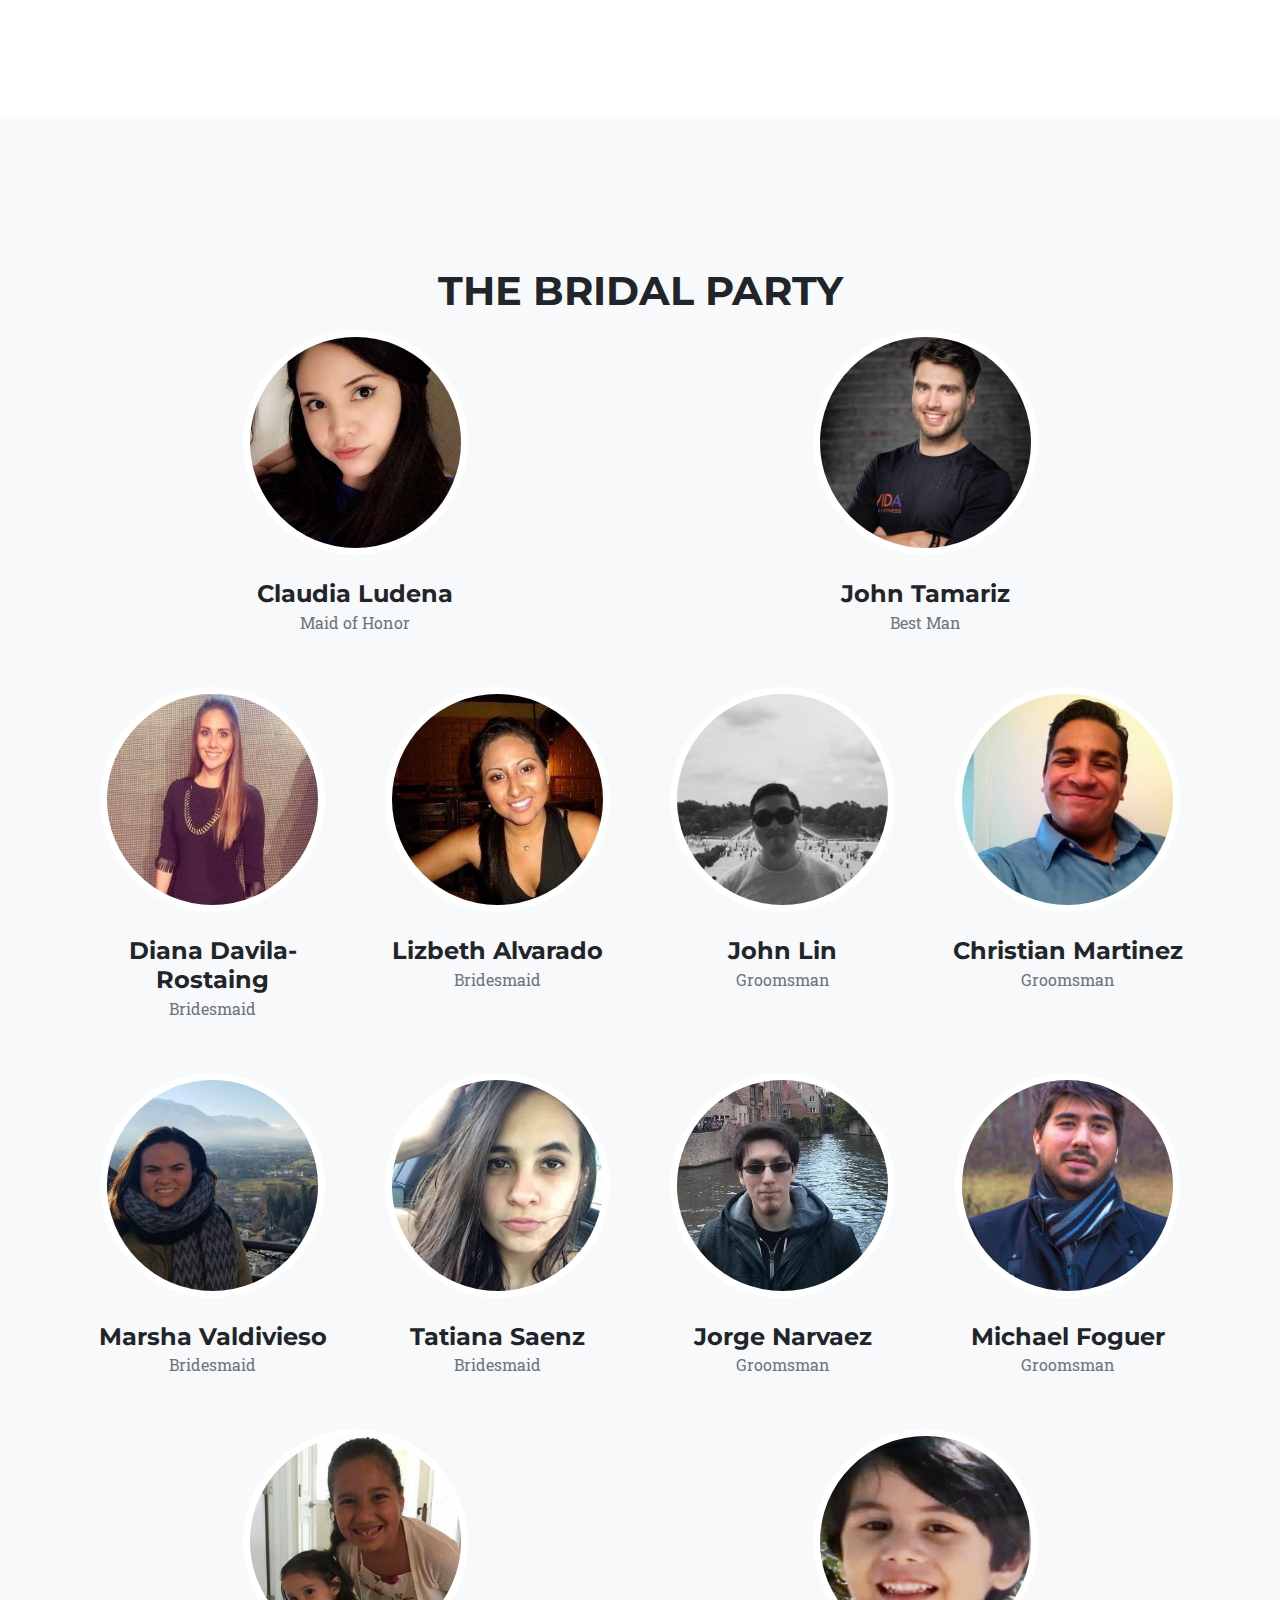
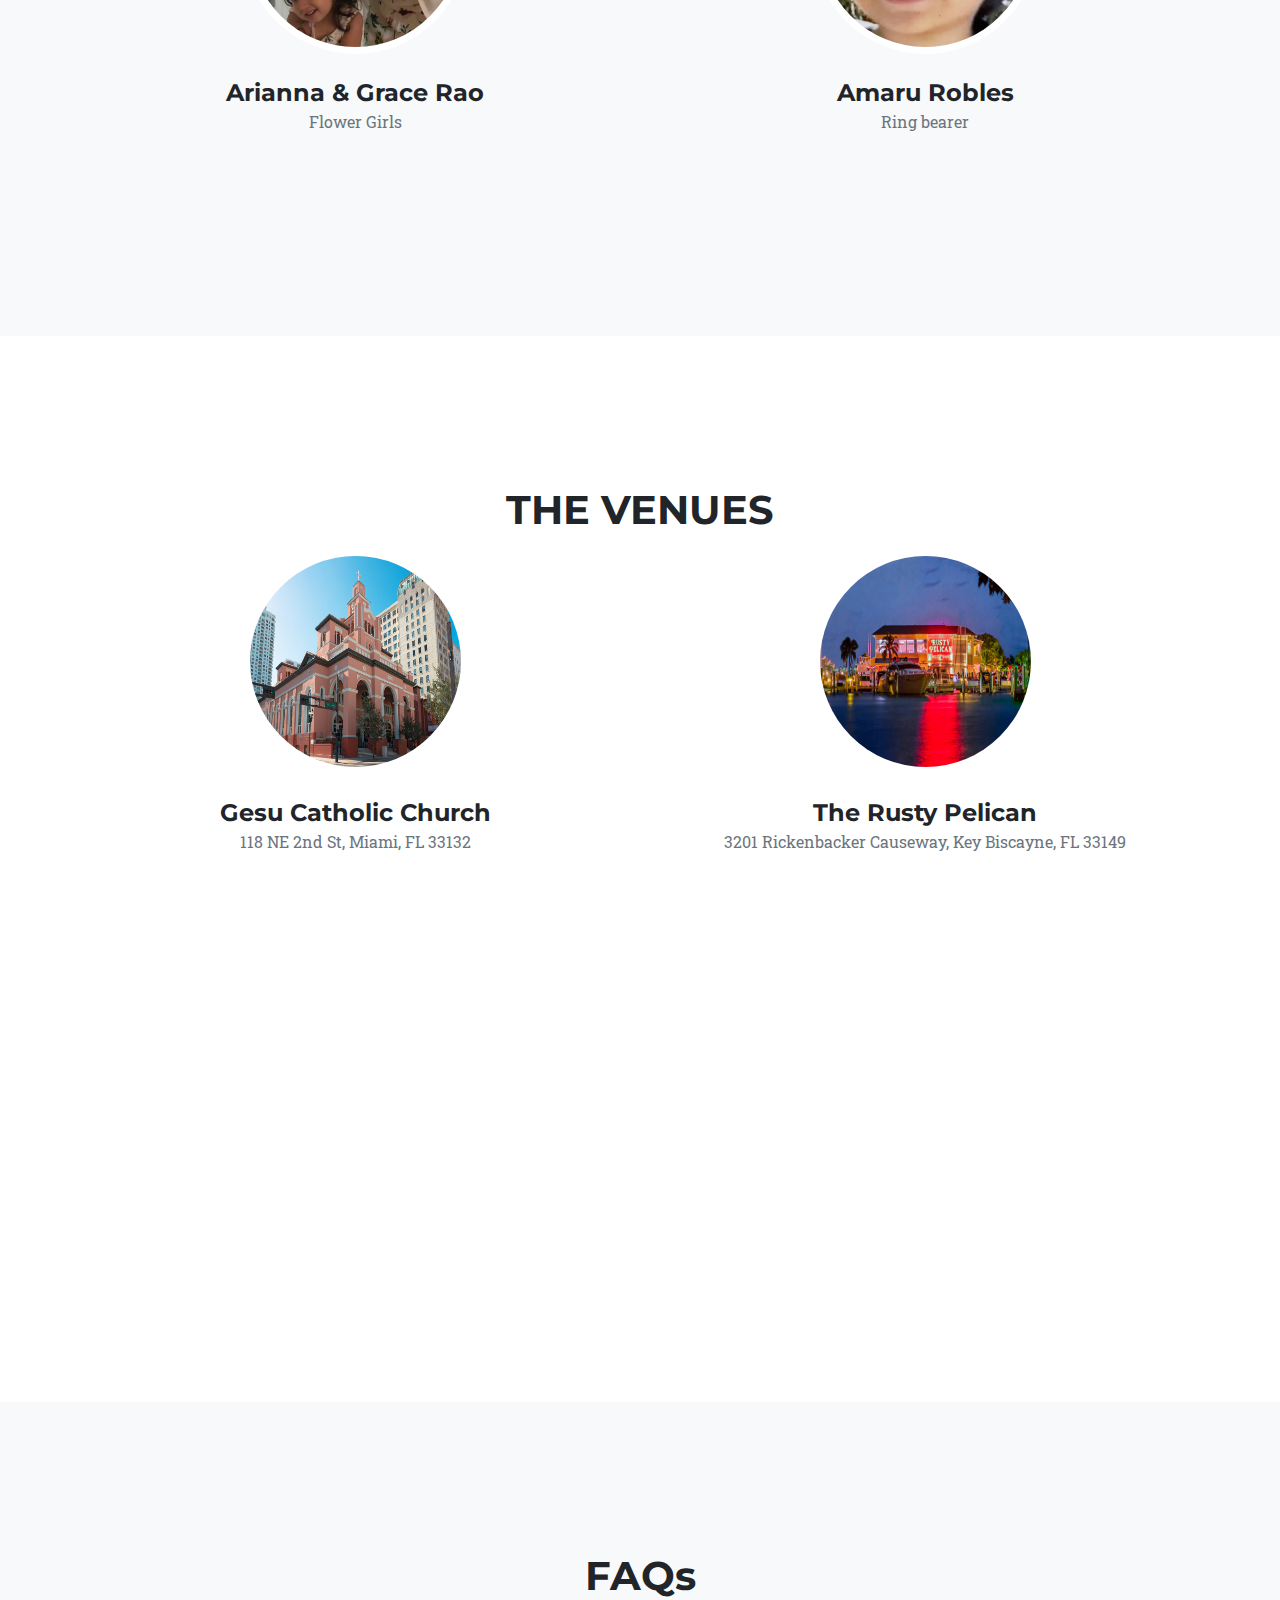
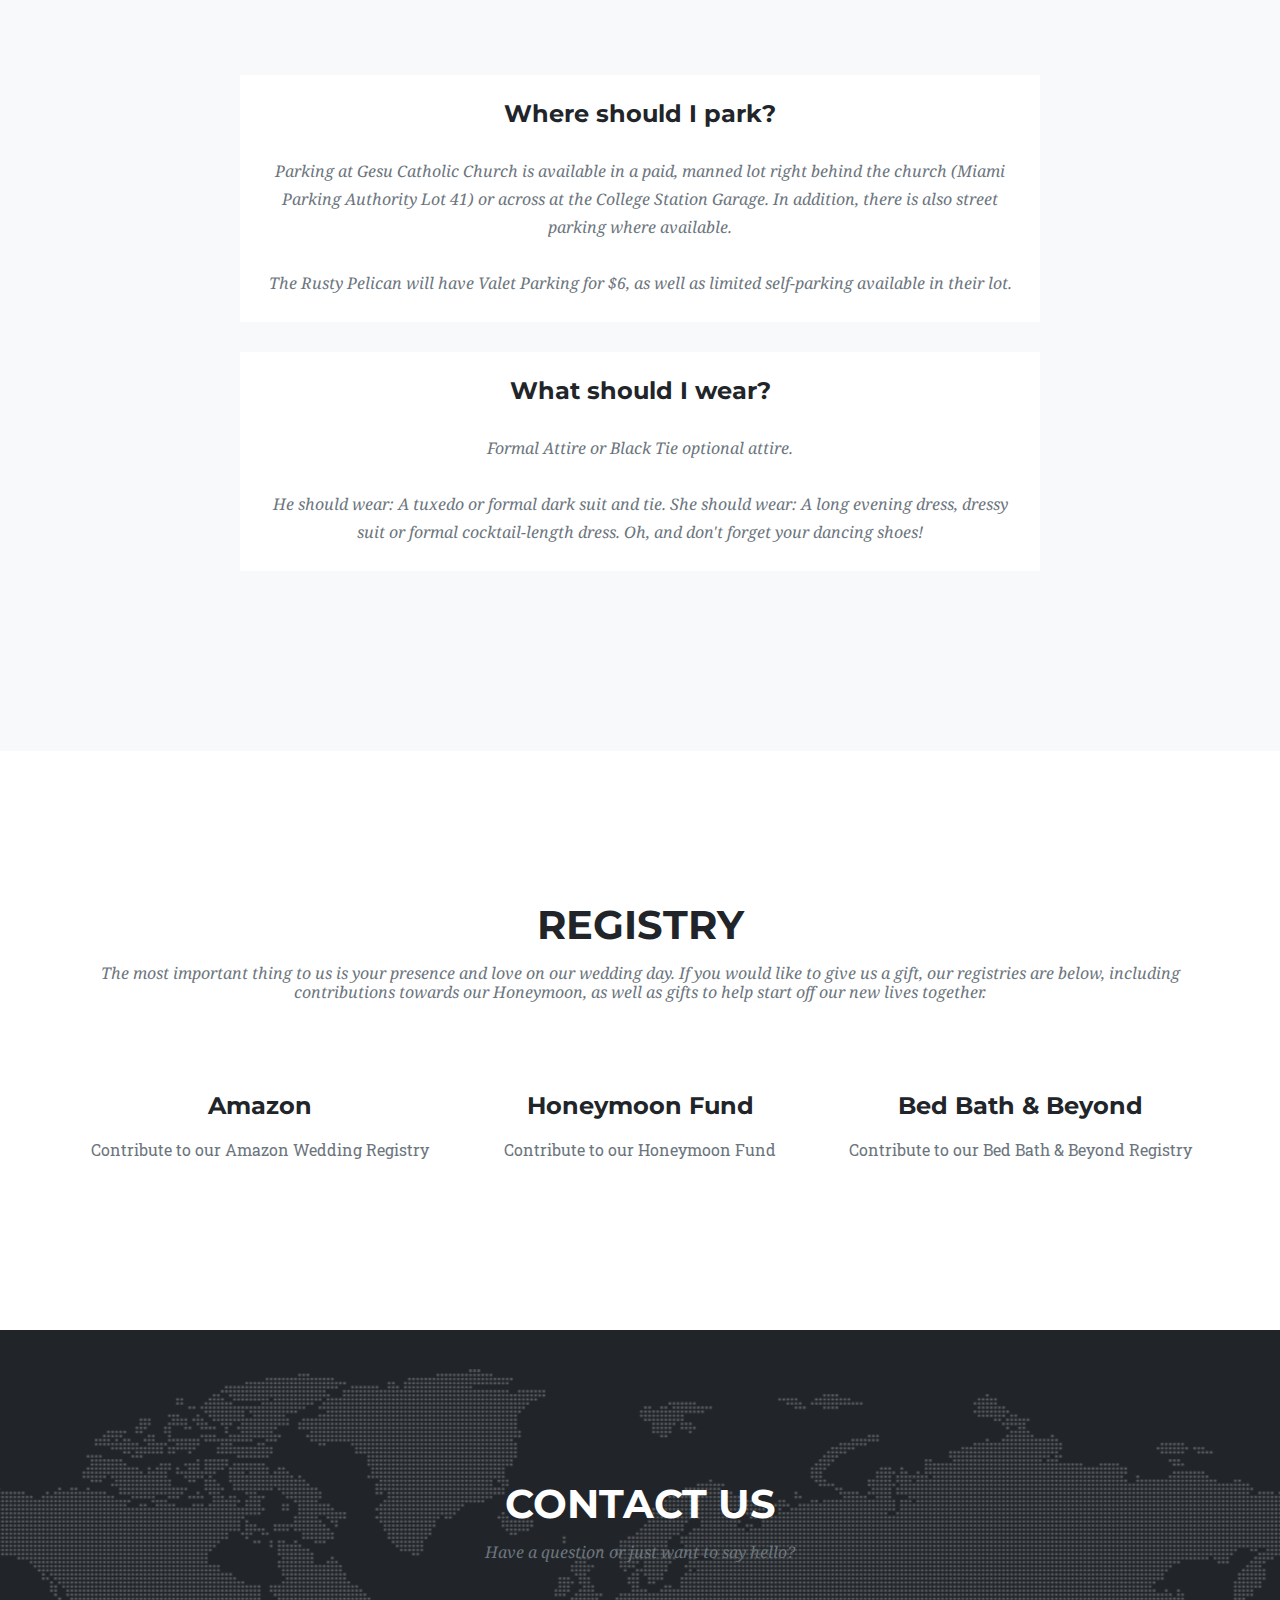
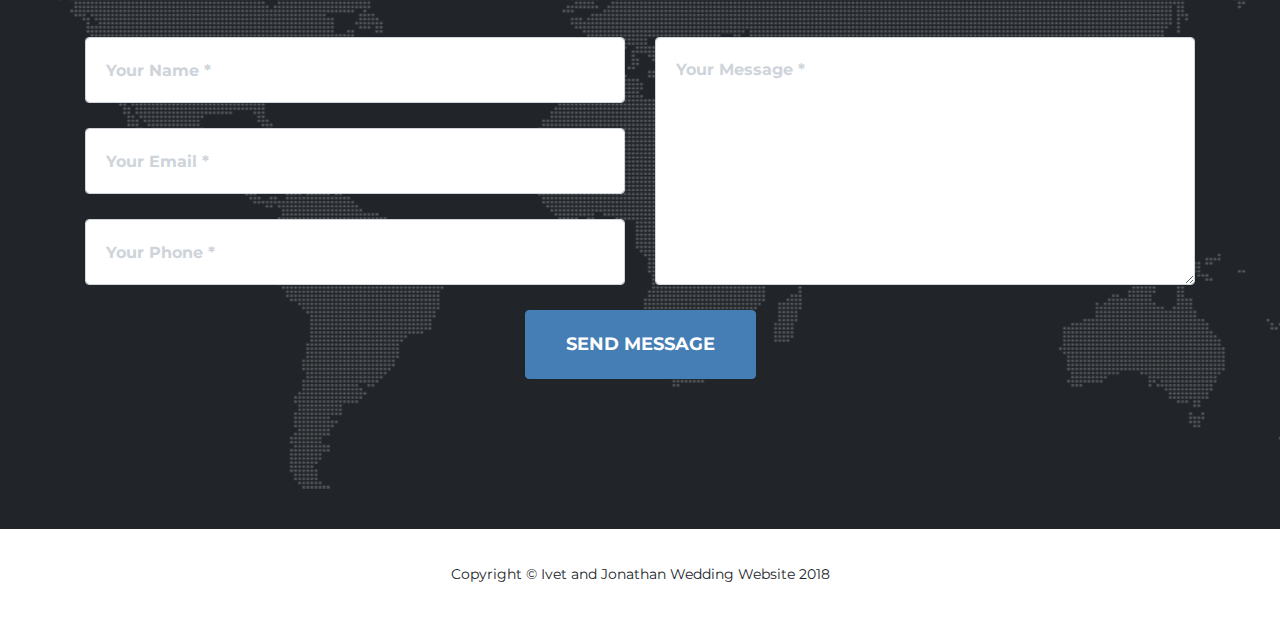
==== commit 7ad1c5f9: "Added css for mobile" ====
--- a/index.html
+++ b/index.html
@@ -200,11 +200,18 @@
 				</div>
 			</div>
 			<div class="row">
-				<div class="col-sm-12 text-center">
+				<div class="col-sm-6 text-center">
 					<div class="team-member">
 						<img class="mx-auto rounded-circle" src="img/team/flower.jpeg" alt="">
 						<h4>Arianna & Grace Rao</h4>
 						<p class="large text-muted">Flower Girls</p>
+					</div>
+				</div>
+				<div class="col-sm-6 text-center">
+					<div class="team-member">
+						<img class="mx-auto rounded-circle" src="img/team/ringbearer.jpg" alt="">
+						<h4>Amaru Robles</h4>
+						<p class="large text-muted">Ring bearer</p>
 					</div>
 				</div>
 			</div>
--- a/css/main.css
+++ b/css/main.css
@@ -134,8 +134,10 @@
 }
 
 #mainNav .navbar-brand {
-  color: #447EB5;
+  color:  #D4AF37;
   font-family: 'Meddon', 'Helvetica Neue', Helvetica, Arial, cursive;
+  text-shadow: 1px 1px 2px #000;
+
 }
 
 #mainNav .navbar-brand.active, #mainNav .navbar-brand:active, #mainNav .navbar-brand:focus, #mainNav .navbar-brand:hover {
@@ -188,7 +190,7 @@
 header.masthead {
   text-align: center;
   color: white;
-  background-image: url("../img/about/mario.jpg");
+  background-image: url("../img/about/backgroundsize.jpg");
   background-repeat: no-repeat;
   background-attachment: scroll;
   background-position: center center;
@@ -208,18 +210,28 @@
   /*font-style: italic;*/
   line-height: 22px;
   margin-bottom: 25px;
-  font-family: 'Montserrat', 'Helvetica Neue', Helvetica, Arial, sans-serif;
-}
+  margin-top: 50px;
+  font-family: 'Montserrat', 'Helvetica Neue', Helvetica, Arial, sans-serif;
+}
+
+@media(max-width: 768px){
+  header.masthead .intro-text .intro-lead-in {
+      margin-top: 110px;
+  }
+}
+
 
 header.masthead .intro-text .intro-heading {
   font-size: 50px;
   font-weight: 700;
-  line-height: 50px;
   margin-bottom: 25px;
   /*text-shadow: -1px 0 black, 0 1px black, 1px 0 black, 0 -1px black;*/
 
   font-family: 'Montserrat', 'Helvetica Neue', Helvetica, Arial, sans-serif;
 }
+
+
+
 
 @media (min-width: 768px) {
   header.masthead .intro-text {
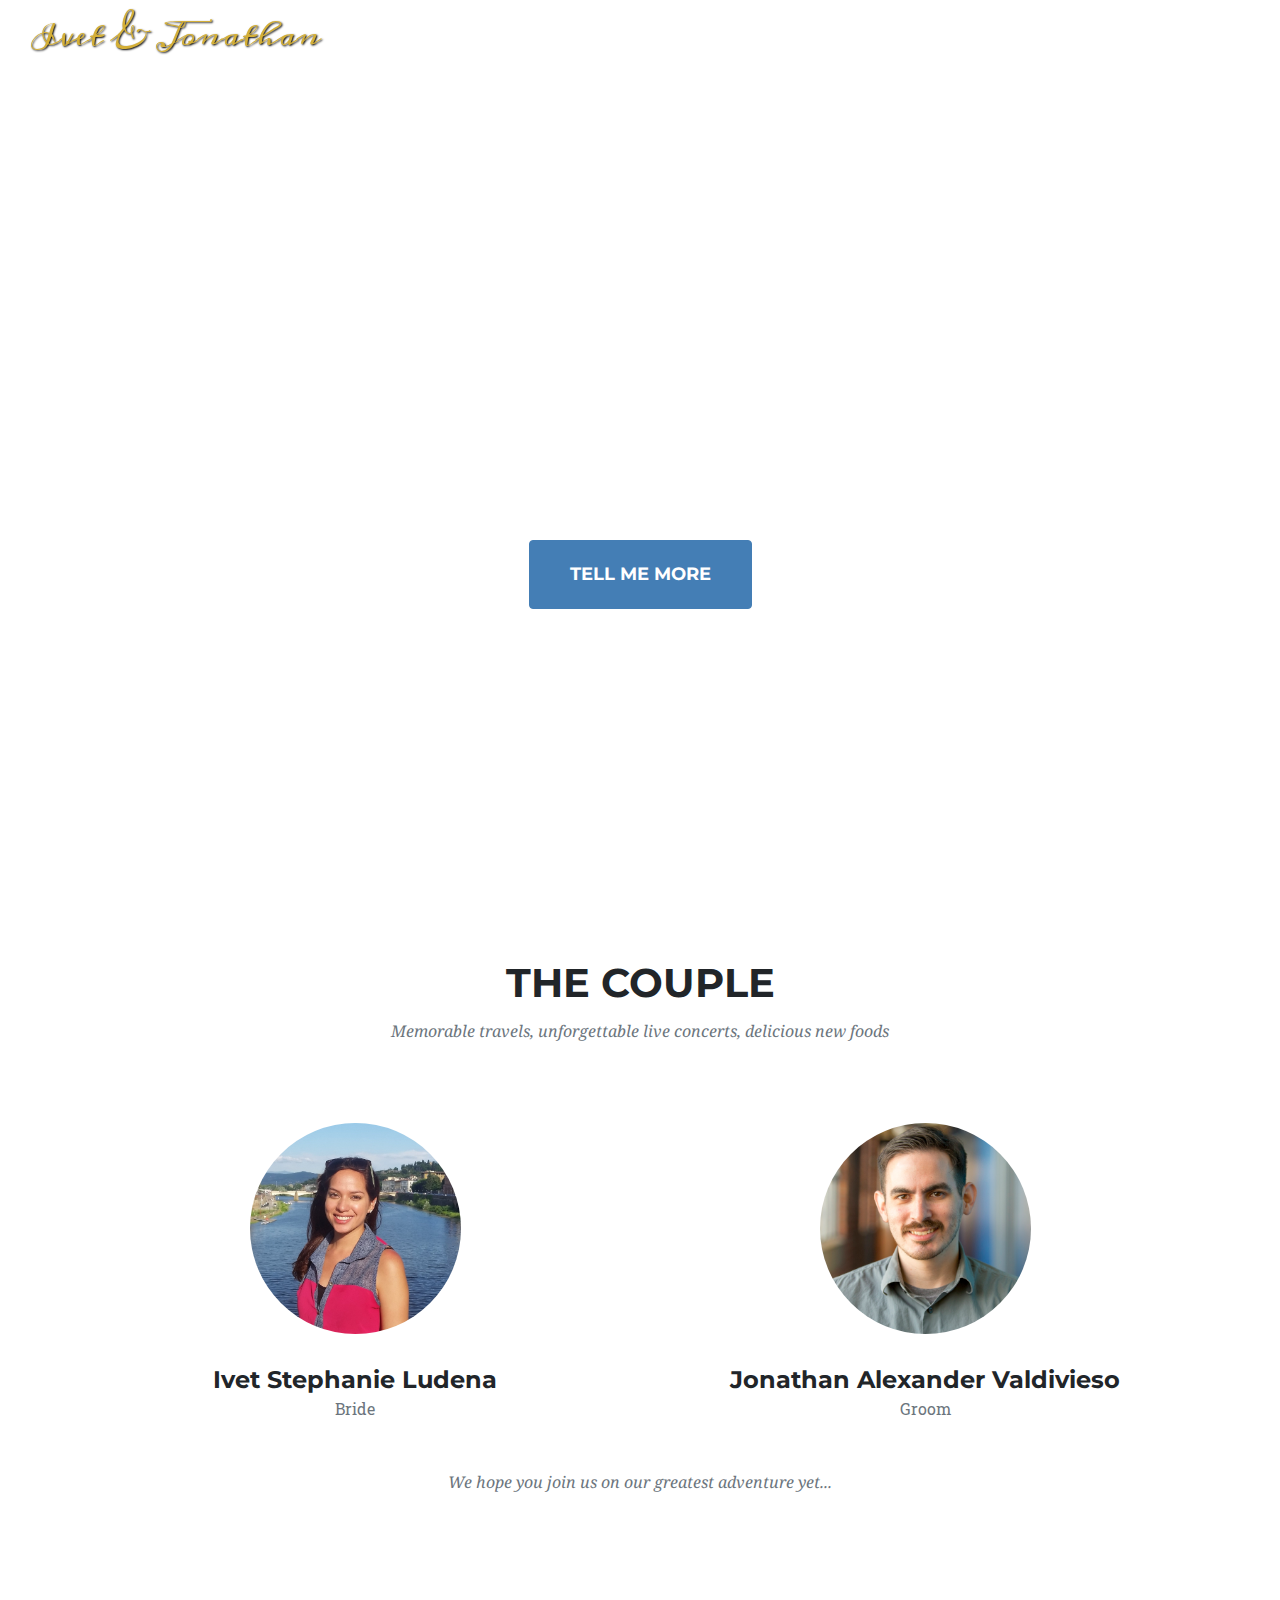
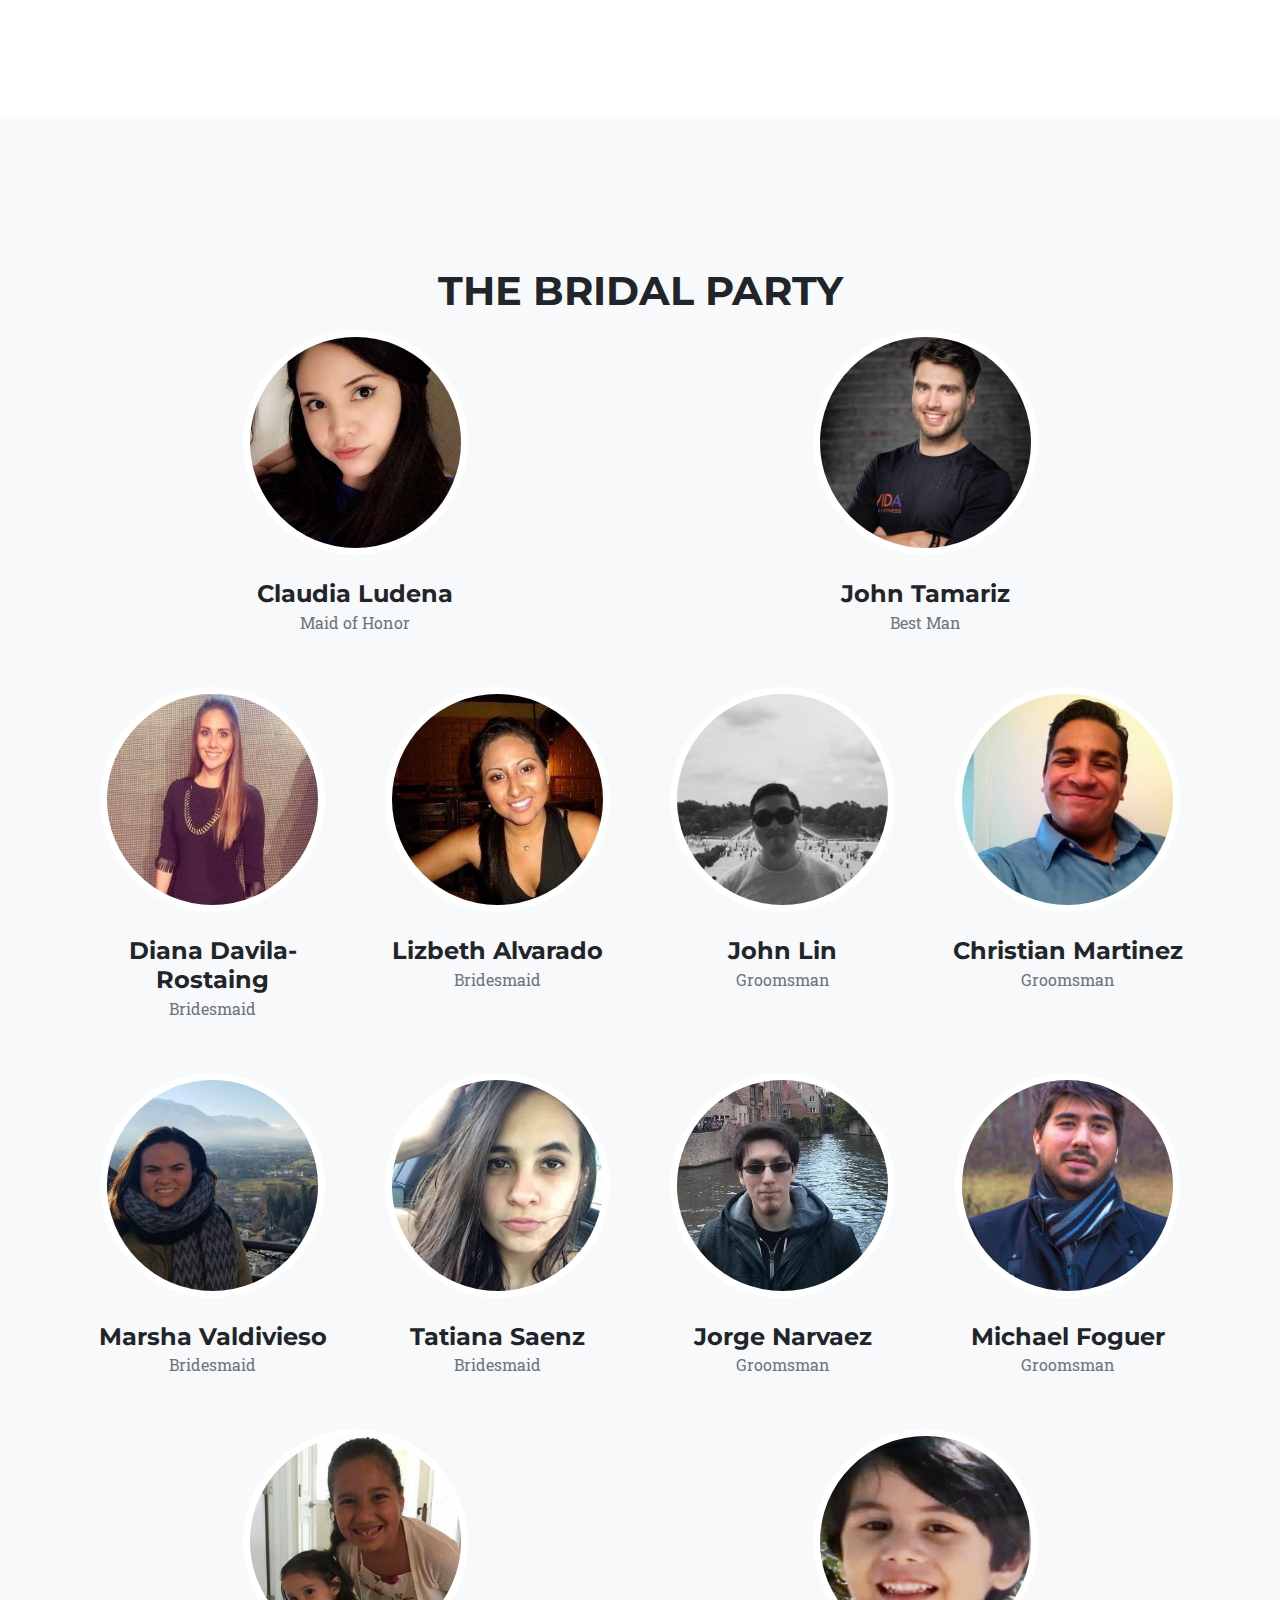
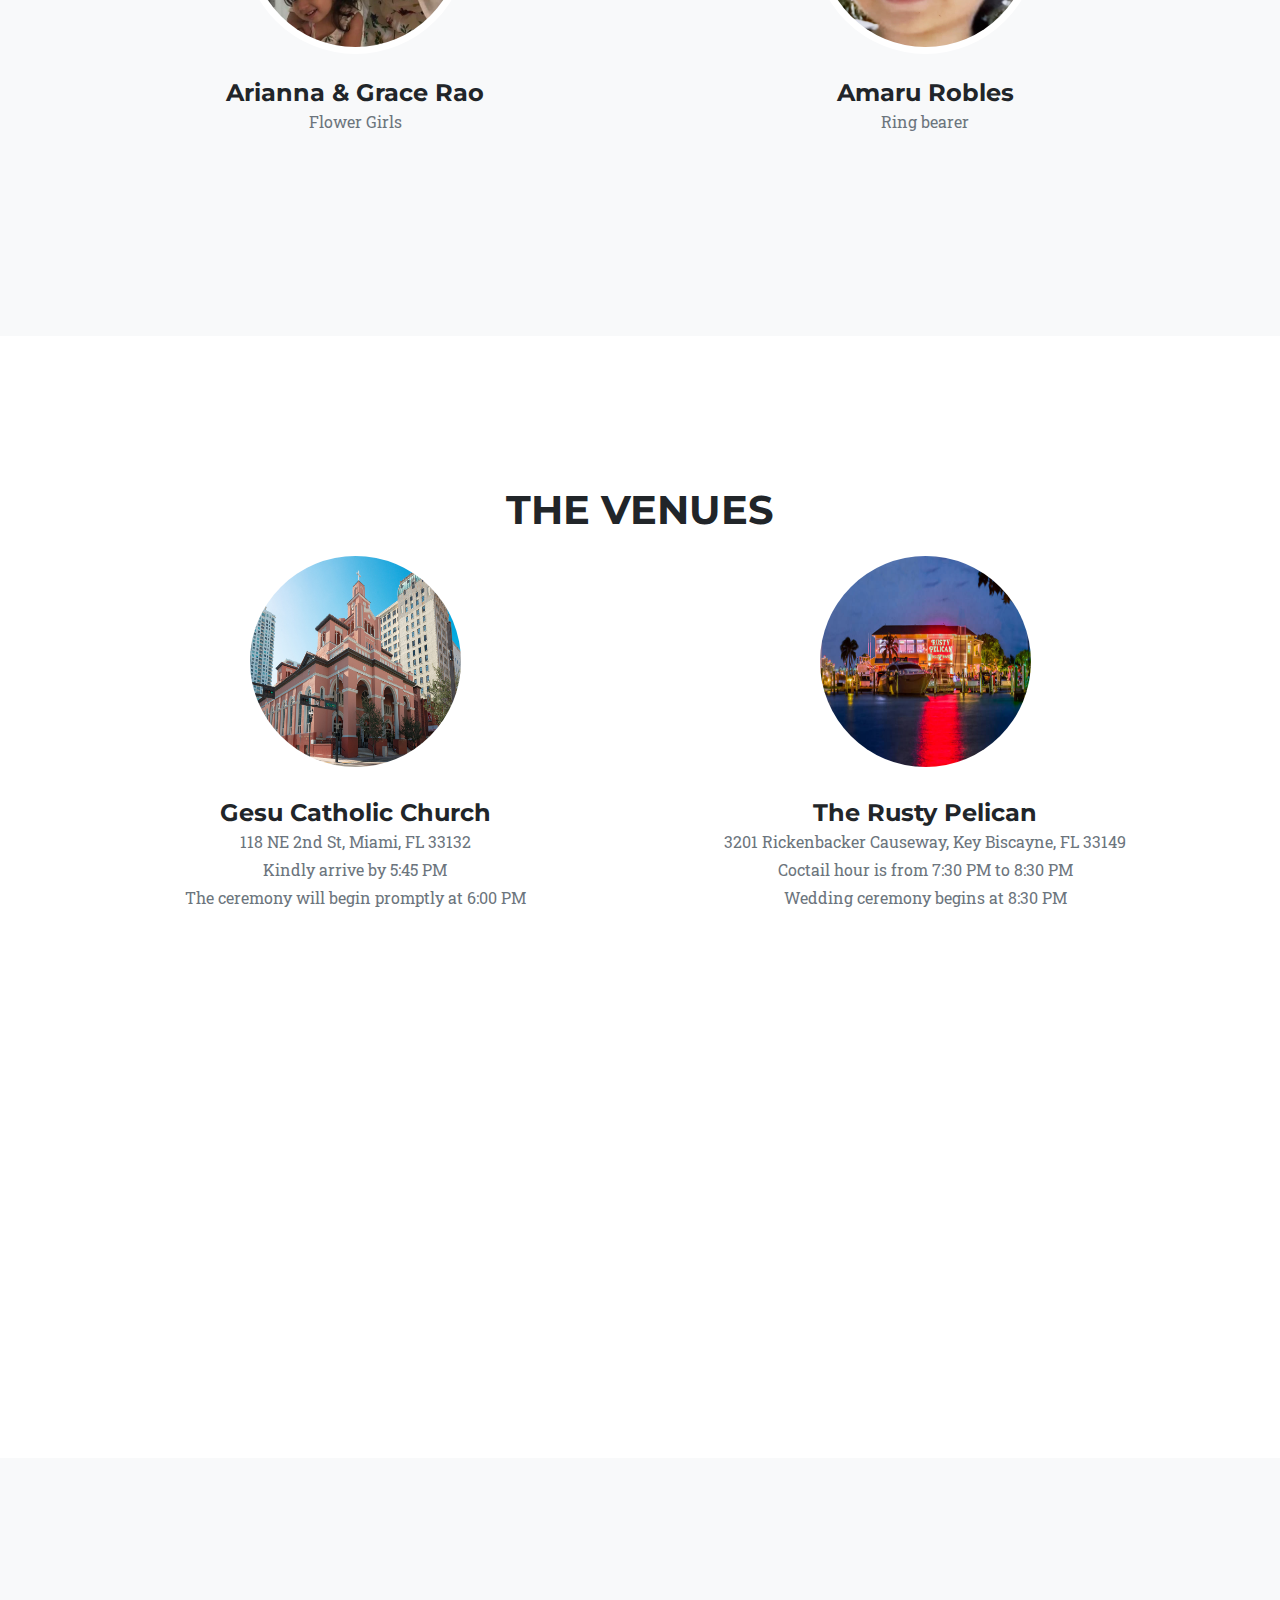
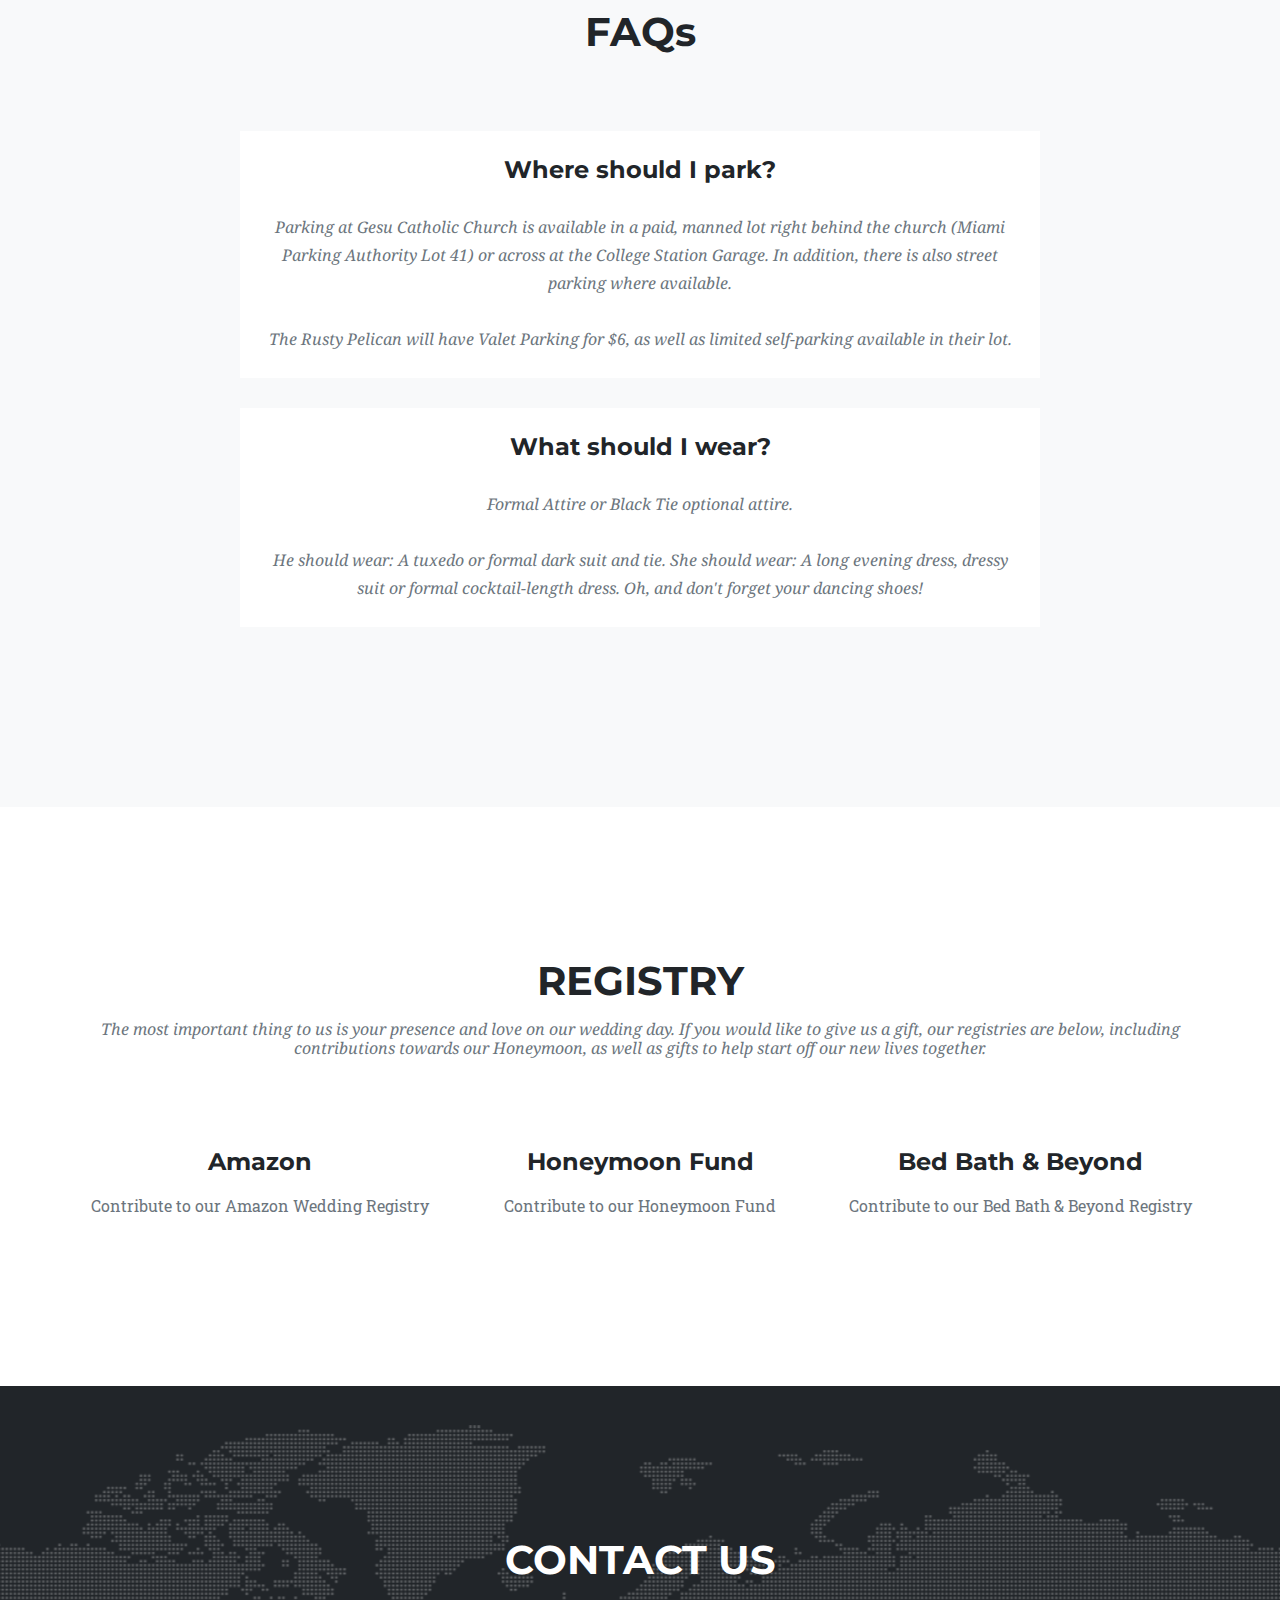
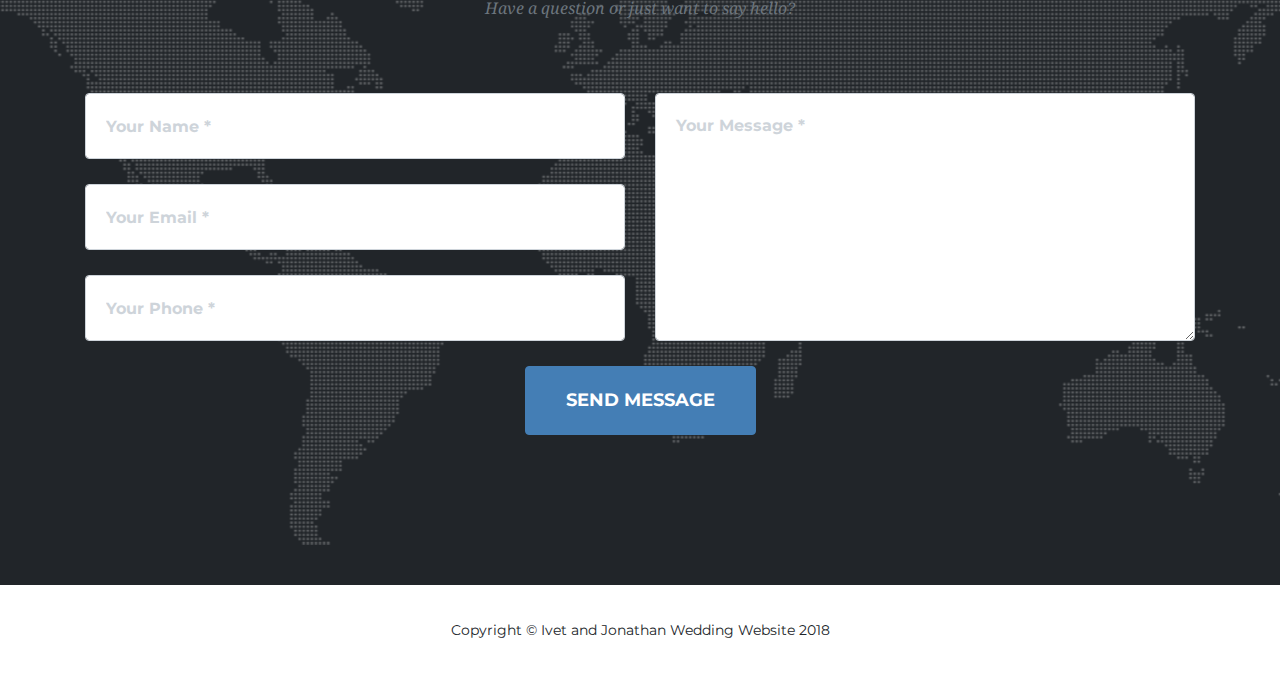
==== commit 57ffb3f1: "Changes" ====
--- a/index.html
+++ b/index.html
@@ -232,7 +232,10 @@
 					<div class="team-member">
 						<img class="mx-auto rounded-circle" src="img/about/gesu.jpg" alt="">
 						<h4>Gesu Catholic Church</h4>
-						<p class="text-muted">118 NE 2nd St, Miami, FL 33132</p>
+						<p class="text-muted">118 NE 2nd St, Miami, FL 33132
+													<br>
+							Kindly arrive by 5:45 PM<br>
+							The ceremony will begin promptly at 6:00 PM</p>
 						<div style="width: 100%"><iframe width="100%" height="300" src="https://maps.google.com/maps?width=100%&amp;height=300&amp;hl=en&amp;q=118%20NE%202nd%20St%2C%20Miami%2C%20FL%2033132+(Rusty%20Pelican)&amp;ie=UTF8&amp;t=&amp;z=14&amp;iwloc=B&amp;output=embed" frameborder="0" scrolling="no" marginheight="0" marginwidth="0"><a href="https://www.maps.ie/create-google-map/">Google map generator</a></iframe></div><br />
 						<p></p>
 					</div>
@@ -241,7 +244,10 @@
 					<div class="team-member">
 						<img class="mx-auto rounded-circle" src="img/about/rustypelican.jpg" alt="">
 						<h4>The Rusty Pelican</h4>
-						<p class="text-muted">3201 Rickenbacker Causeway, Key Biscayne, FL 33149</p>
+						<p class="text-muted">3201 Rickenbacker Causeway, Key Biscayne, FL 33149
+							<br>
+							Coctail hour is from 7:30 PM to 8:30 PM<br>
+							Wedding ceremony begins at 8:30 PM</p>
 						<div style="width: 100%"><iframe width="100%" height="300" src="https://maps.google.com/maps?width=100%&amp;height=300&amp;hl=en&amp;q=3201%20Rickenbacker%20Causeway%2C%20Key%20Biscayne%2C%20FL%2033149+(Rusty%20Pelican)&amp;ie=UTF8&amp;t=&amp;z=14&amp;iwloc=B&amp;output=embed" frameborder="0" scrolling="no" marginheight="0" marginwidth="0"><a href="https://www.maps.ie/create-google-map/"></a></iframe></div><br />
 						<p></p>
 					</div>
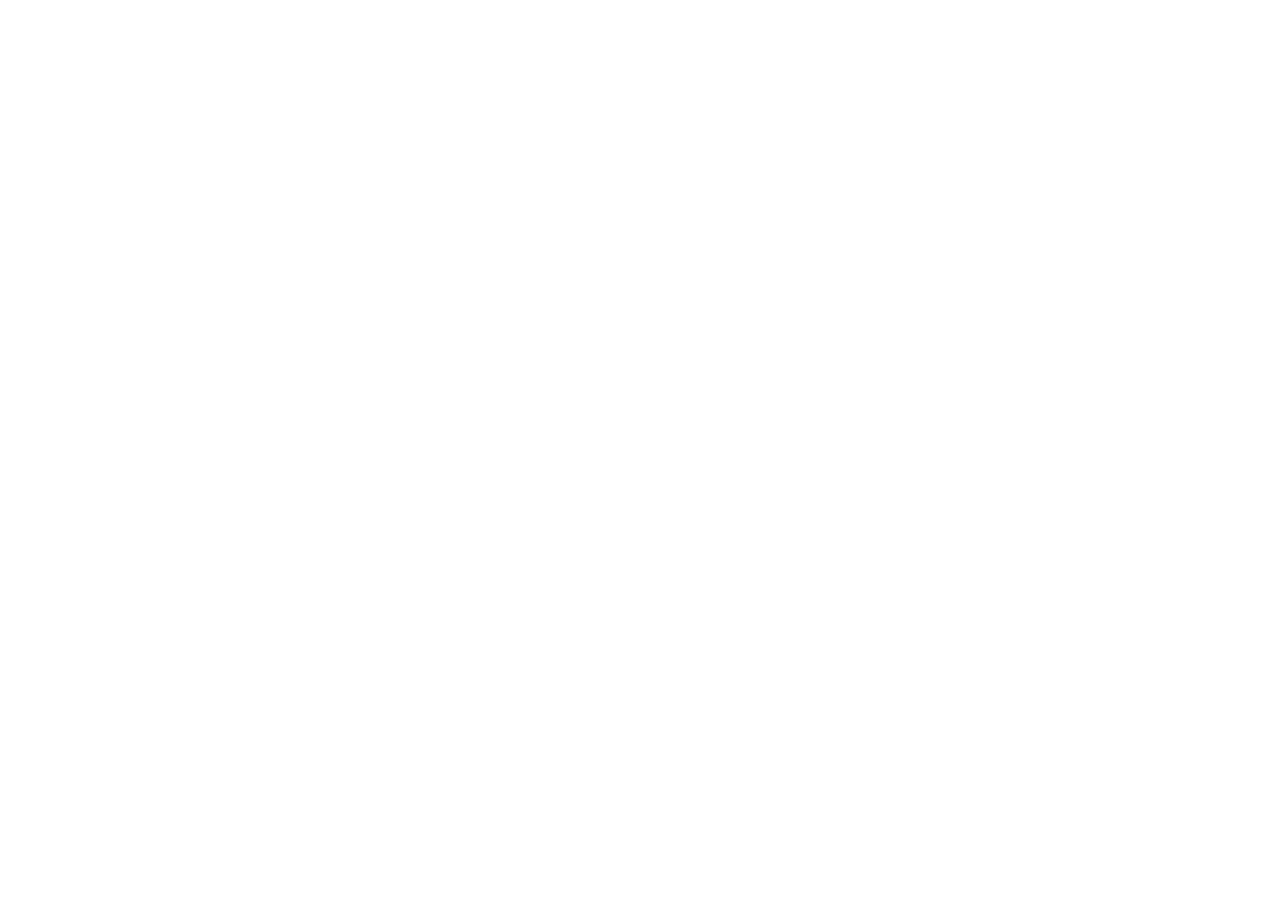
==== commit 4e1b9e84: "Update index.html" ====
--- a/index.html
+++ b/index.html
@@ -5,10 +5,10 @@
 
 	<meta charset="utf-8">
 	<meta name="viewport" content="width=device-width, initial-scale=1, shrink-to-fit=no">
-	<meta name="description" content="">
-	<meta name="author" content="">
+	<meta name="description" content="Test Site">
+	<meta name="author" content="Jonathan Valdivieso">
 
-	<title>Ivet and Jonathan Wedding: September 29, 2018</title>
+	<title>Jonathan Valdivieso Test Site</title>
 
 	<!-- Bootstrap core CSS -->
 	<link href="vendor/bootstrap/css/bootstrap.min.css" rel="stylesheet">
@@ -24,408 +24,9 @@
 	<!-- Custom styles for this template -->
 	<link href="css/main.css" rel="stylesheet">
 
-	<!-- Global site tag (gtag.js) - Google Analytics -->
-	<script async src="https://www.googletagmanager.com/gtag/js?id=UA-119630968-1"></script>
-	<script>
-		window.dataLayer = window.dataLayer || [];
-		function gtag(){dataLayer.push(arguments);}
-		gtag('js', new Date());
-
-		gtag('config', 'UA-119630968-1');
-	</script>
-
 </head>
 
 <body id="page-top">
-	<!-- Navigation -->
-	<nav class="navbar navbar-expand-lg navbar-dark fixed-top" id="mainNav">
-		<div class="container-fluid">
-			<a class="navbar-brand js-scroll-trigger" href="#page-top">Ivet & Jonathan</a>
-			<button class="navbar-toggler navbar-toggler-right" type="button" data-toggle="collapse" data-target="#navbarResponsive" aria-controls="navbarResponsive" aria-expanded="false" aria-label="Toggle navigation">
-				<i class="fas fa-plane"></i>
-			</button>
-			<div class="collapse navbar-collapse" id="navbarResponsive">
-				<ul class="navbar-nav text-uppercase ml-auto">
-
-					<li class="nav-item">
-						<a class="nav-link js-scroll-trigger" href="#couple">The Couple</a>
-					</li>
-					<li class="nav-item">
-						<a class="nav-link js-scroll-trigger" href="#team">Bridal Party</a>
-					</li>
-					<li class="nav-item">
-						<a class="nav-link js-scroll-trigger" href="#location">Venue</a>
-					</li>
-					<li class="nav-item">
-						<a class="nav-link js-scroll-trigger" href="#faq">FAQ</a>
-					</li>
-					<li class="nav-item">
-						<a class="nav-link js-scroll-trigger" href="#registry">Registry</a>
-					</li>
-					<li class="nav-item">
-						<a class="nav-link js-scroll-trigger" href="#contact">Contact</a>
-					</li>
-				</ul>
-			</div>
-		</div>
-	</nav>
-
-	<!-- Header -->
-	<header class="masthead">
-		<div class="container">
-			<div class="intro-text">
-				<div class="intro-lead-in">September 29, 2018</div>
-				<div class="intro-heading text-uppercase">Miami, Florida</div>
-				<a class="btn btn-primary btn-xl text-uppercase js-scroll-trigger" href="#couple">Tell Me More</a>
-			</div>
-		</div>
-	</header>
-
-	<!-- Services -->
-	<section id="couple">
-		<div class="container">
-			<div class="row">
-				<div class="col-lg-12 text-center">
-					<h2 class="section-heading text-uppercase">The Couple</h2>
-					<h3 class="section-subheading text-muted">Memorable travels, unforgettable live concerts, delicious new foods</h3>
-				</div>
-			</div>
-			<div class="row text-center">
-				<div class="col-md-6">
-					<div class="team-member">
-						<img class="mx-auto rounded-circle" src="img/team/ivet.jpg" alt="">
-						<h4>Ivet Stephanie Ludena</h4>
-						<p class="text-muted">Bride</p>
-					</div>
-				</div>
-				<div class="col-md-6">
-					<div class="team-member">
-						<img class="mx-auto rounded-circle" src="img/team/Jona.jpg" alt="">
-						<h4>Jonathan Alexander Valdivieso</h4>
-						<p class="text-muted">Groom</p>
-					</div>
-				</div>
-			</div>
-			<div class="row">
-				<div class="col-lg-12 text-center">
-					<h3 class="section-subheading text-muted">We hope you join us on our greatest adventure yet...<i class="fa fa-plane"></i></h3>
-				</div>
-			</div>
-		</div>
-	</section>
-
-	<!-- Team -->
-	<section class="bg-light" id="team">
-		<div class="container">
-			<div class="row">
-				<div class="col-lg-12 text-center">
-					<h2 class="section-heading text-uppercase">The Bridal Party</h2>
-					<!--<h3 class="section-subheading text-muted">Lorem ipsum dolor sit amet consectetur.</h3>-->
-				</div>
-			</div>
-			<div class="row text-center">
-				<div class="col-md-6">
-					<div class="team-member">
-						<img class="mx-auto rounded-circle" src="img/team/claudia.jpg" alt="">
-						<h4>Claudia Ludena</h4>
-						<p class="text-muted">Maid of Honor</p>
-					</div>
-				</div>
-				<div class="col-md-6">
-					<div class="team-member">
-						<img class="mx-auto rounded-circle" src="img/team/john.jpg" alt="">
-						<h4>John Tamariz</h4>
-						<p class="text-muted">Best Man</p>
-					</div>
-				</div>
-			</div>
-			<div class="row">
-				<div class="col-sm-3">
-					<div class="team-member">
-						<img class="mx-auto rounded-circle" src="img/team/diana.jpg" alt="">
-						<h4>Diana Davila-Rostaing</h4>
-						<p class="text-muted">Bridesmaid</p>
-					</div>
-				</div>
-				<div class="col-sm-3">
-					<div class="team-member">
-						<img class="mx-auto rounded-circle" src="img/team/liz.jpg" alt="">
-						<h4>Lizbeth Alvarado</h4>
-						<p class="text-muted">Bridesmaid</p>
-					</div>
-				</div>
-				<div class="col-sm-3">
-					<div class="team-member">
-						<img class="mx-auto rounded-circle" src="img/team/lin.jpg" alt="">
-						<h4>John Lin</h4>
-						<p class="text-muted">Groomsman</p>
-					</div>
-				</div>
-				<div class="col-sm-3">
-					<div class="team-member">
-						<img class="mx-auto rounded-circle" src="img/team/chris.jpg" alt="">
-						<h4>Christian Martinez</h4>
-						<p class="text-muted">Groomsman</p>
-					</div>
-				</div>
-			</div>
-			<div class="row">
-				<div class="col-sm-3">
-					<div class="team-member">
-						<img class="mx-auto rounded-circle" src="img/team/marsha.jpg" alt="">
-						<h4>Marsha Valdivieso</h4>
-						<p class="text-muted">Bridesmaid</p>
-					</div>
-				</div>
-				<div class="col-sm-3">
-					<div class="team-member">
-						<img class="mx-auto rounded-circle" src="img/team/tatiana.jpg" alt="">
-						<h4>Tatiana Saenz</h4>
-						<p class="text-muted">Bridesmaid</p>
-					</div>
-				</div>
-				<div class="col-sm-3">
-					<div class="team-member">
-						<img class="mx-auto rounded-circle" src="img/team/jorge.jpg" alt="">
-						<h4>Jorge Narvaez</h4>
-						<p class="text-muted">Groomsman</p>
-					</div>
-				</div>
-				<div class="col-sm-3">
-					<div class="team-member">
-						<img class="mx-auto rounded-circle" src="img/team/michael.jpg" alt="">
-						<h4>Michael Foguer</h4>
-						<p class="text-muted">Groomsman</p>
-					</div>
-				</div>
-			</div>
-			<div class="row">
-				<div class="col-sm-6 text-center">
-					<div class="team-member">
-						<img class="mx-auto rounded-circle" src="img/team/flower.jpeg" alt="">
-						<h4>Arianna & Grace Rao</h4>
-						<p class="large text-muted">Flower Girls</p>
-					</div>
-				</div>
-				<div class="col-sm-6 text-center">
-					<div class="team-member">
-						<img class="mx-auto rounded-circle" src="img/team/ringbearer.jpg" alt="">
-						<h4>Amaru Robles</h4>
-						<p class="large text-muted">Ring bearer</p>
-					</div>
-				</div>
-			</div>
-		</div>
-	</section>
-
-	<!-- About -->
-	<section id="location">
-		<div class="container">
-			<div class="row">
-				<div class="col-lg-12 text-center">
-					<h2 class="section-heading text-uppercase">The Venues</h2>
-					<!--<h3 class="section-subheading text-muted">Joined together through our love of Food, Concerts, and Traveling.</h3>-->
-				</div>
-			</div>
-			<div class="row text-center">
-				<div class="col-md-6">
-					<div class="team-member">
-						<img class="mx-auto rounded-circle" src="img/about/gesu.jpg" alt="">
-						<h4>Gesu Catholic Church</h4>
-						<p class="text-muted">118 NE 2nd St, Miami, FL 33132
-													<br>
-							Kindly arrive by 5:45 PM<br>
-							The ceremony will begin promptly at 6:00 PM</p>
-						<div style="width: 100%"><iframe width="100%" height="300" src="https://maps.google.com/maps?width=100%&amp;height=300&amp;hl=en&amp;q=118%20NE%202nd%20St%2C%20Miami%2C%20FL%2033132+(Rusty%20Pelican)&amp;ie=UTF8&amp;t=&amp;z=14&amp;iwloc=B&amp;output=embed" frameborder="0" scrolling="no" marginheight="0" marginwidth="0"><a href="https://www.maps.ie/create-google-map/">Google map generator</a></iframe></div><br />
-						<p></p>
-					</div>
-				</div>
-				<div class="col-md-6">
-					<div class="team-member">
-						<img class="mx-auto rounded-circle" src="img/about/rustypelican.jpg" alt="">
-						<h4>The Rusty Pelican</h4>
-						<p class="text-muted">3201 Rickenbacker Causeway, Key Biscayne, FL 33149
-							<br>
-							Coctail hour is from 7:30 PM to 8:30 PM<br>
-							Wedding ceremony begins at 8:30 PM</p>
-						<div style="width: 100%"><iframe width="100%" height="300" src="https://maps.google.com/maps?width=100%&amp;height=300&amp;hl=en&amp;q=3201%20Rickenbacker%20Causeway%2C%20Key%20Biscayne%2C%20FL%2033149+(Rusty%20Pelican)&amp;ie=UTF8&amp;t=&amp;z=14&amp;iwloc=B&amp;output=embed" frameborder="0" scrolling="no" marginheight="0" marginwidth="0"><a href="https://www.maps.ie/create-google-map/"></a></iframe></div><br />
-						<p></p>
-					</div>
-				</div>
-			</div>
-			<!--
-			<div class="row">
-				<div class="col-lg-12 text-center">
-					<h3 class="section-subheading text-muted">Joined together through our love of Food, Concerts, and Traveling.</h3>
-				</div>
-			</div>-->
-		</div>
-	</section>
-
-
-	<!-- FAQ Grid Section -->
-
-
-	<section id="faq" class="bg-light" >
-		<div class="container">
-			<div class="row">
-				<div class="col-lg-12 text-center">
-					<h2 class="section-heading">FAQs</h2>
-					<h3 class="section-subheading text-muted"></h3>
-				</div>
-			</div><!--
-			<div class="col-md-12 col-sm-12 portfolio-item">
-				<div class="portfolio-caption">
-					<h4>What are my transportation options?</h4>
-					<p class="large text-muted">
-						<br>
-						The Bride and Groom along with their Bridal Party will be getting ready at The Biltmore Hotel in Coral Gables. 
-						<br>
-						<br>
-						We have chartered the hotel shuttle to transport guests and visitors to and from the hotel and wedding venue. The Aloft shuttle will run every 10 minutes from 4pm - 5pm to the wedding and from 10:45 - 11:45pm to the hotel. Guests staying at the hotel and visitors who park at the Aloft (or who park at nearby retail and business parking lots without posted parking limitations) are invited and encouraged to take the shuttle. The shuttle van will pick up and drop off near the registration desk.
-					</p>
-				</div>
-			</div>
-			<div class="row">-->
-				<div class="col-md-12 col-sm-12 portfolio-item">
-					<div class="portfolio-caption">
-						<h4>Where should I park?</h4>
-						<p class="large text-muted">
-							<br>
-							Parking at Gesu Catholic Church is available in a paid, manned lot right behind the church (Miami Parking Authority Lot 41) or across at the College Station Garage. In addition, there is also street parking where available. 
-							<br>
-							<br>
-							The Rusty Pelican will have Valet Parking for $6, as well as limited self-parking available in their lot.
-						</p>
-					</div>
-				</div>
-				<div class="col-md-12 col-sm-12 portfolio-item">
-					<div class="portfolio-caption">
-						<h4>What should I wear?</h4>
-						<p class="large text-muted">
-							<br>
-							Formal Attire or Black Tie optional attire. <br><br>
-							He should wear: A tuxedo or formal dark suit and tie. She should wear: A long evening dress, dressy suit or formal cocktail-length dress. Oh, and don't forget your dancing shoes!
-						</p>
-					</div>
-				</div>
-			</div>
-		</div>
-	</section>
-
-
-
-
-
-
-
-
-
-	<!-- Registry -->
-
-	<section id="registry">
-		<div class="container">
-			<div class="row">
-				<div class="col-lg-12 text-center">
-					<h2 class="section-heading text-uppercase">Registry</h2>
-					<h3 class="section-subheading text-muted">The most important thing to us is your presence and love on our wedding day. If you would like to give us a gift, our registries are below, including contributions towards our Honeymoon, as well as gifts to help start off our new lives together.</h3>
-				</div>
-			</div>
-			<div class="row text-center">
-				<div class="col-md-4">
-					<a href="https://www.amazon.com/wedding/share/ivetandjona" target="_blank">
-						<span class="fa-stack fa-4x">
-							<i class="fa fa-circle fa-stack-2x text-primary"></i>
-							<i class="fab fa-amazon fa-stack-1x fa-inverse"></i>
-						</span>
-					</a>
-					<a class="nostyle" href="https://www.amazon.com/wedding/share/ivetandjona" target="_blank">
-						<h4 class="service-heading">Amazon</h4>
-						<p class="text-muted">Contribute to our Amazon Wedding Registry</p>
-					</a>
-				</div>
-				<div class="col-md-4">
-					<a href="https://paypal.me/pools/c/84qQt8md2h" target="_blank">
-						<span class="fa-stack fa-4x">
-							<i class="fa fa-circle fa-stack-2x text-primary"></i>
-							<i class="fab fa-paypal fa-stack-1x fa-inverse"></i>
-						</span>
-					</a>
-					<a class="nostyle" href="https://paypal.me/pools/c/84qQt8md2h" target="_blank">
-						<h4 class="service-heading">Honeymoon Fund</h4>
-						<p class="text-muted">Contribute to our Honeymoon Fund</p>
-					</a>
-				</div>
-				<div class="col-md-4">
-					<a href="https://www.bedbathandbeyond.com:443/store/giftregistry/view_registry_guest.jsp?registryId=545933446&eventType=Wedding&pwsurl=" target="_blank">
-						<span class="fa-stack fa-4x">
-							<i class="fa fa-circle fa-stack-2x text-primary"></i>
-							<i class="fas fa-bold fa-stack-1x fa-inverse"></i>
-						</span>
-					</a>
-					<a class="nostyle" href="https://www.bedbathandbeyond.com:443/store/giftregistry/view_registry_guest.jsp?registryId=545933446&eventType=Wedding&pwsurl=" target="_blank">
-						<h4 class="service-heading">Bed Bath & Beyond</h4>
-						<p class="text-muted">Contribute to our Bed Bath & Beyond Registry</p>
-					</a>
-				</div>
-			</div>
-		</div>
-	</section>
-
-	<!-- Contact -->
-	<section id="contact">
-		<div class="container">
-			<div class="row">
-				<div class="col-lg-12 text-center">
-					<h2 class="section-heading text-uppercase">Contact Us</h2>
-					<h3 class="section-subheading text-muted">Have a question or just want to say hello?</h3>
-				</div>
-			</div>
-			<div class="row">
-				<div class="col-lg-12">
-					<form action="https://formcarry.com/s/ryNhjXv0z" method="POST" accept-charset="UTF-8" >
-						<div class="row">
-							<div class="col-md-6">
-								<div class="form-group">
-									<input class="form-control" id="name" type="text" placeholder="Your Name *" required="required" data-validation-required-message="Please enter your name." name='name'>
-									<p class="help-block text-danger"></p>
-								</div>
-								<div class="form-group">
-									<input class="form-control" id="email" type="email" placeholder="Your Email *" required="required" data-validation-required-message="Please enter your email address." name='email'>
-									<p class="help-block text-danger"></p>
-								</div>
-								<div class="form-group">
-									<input class="form-control" id="phone" type="tel" placeholder="Your Phone *" required="required" data-validation-required-message="Please enter your phone number." name='phone'>
-									<p class="help-block text-danger"></p>
-								</div>
-							</div>
-							<div class="col-md-6">
-								<div class="form-group">
-									<textarea class="form-control" id="message" placeholder="Your Message *" required="required" data-validation-required-message="Please enter a message." name='message'></textarea>
-								</div>
-							</div>
-							<div class="clearfix"></div>
-							<div class="col-lg-12 text-center">
-								<button id="sendMessageButton" class="btn btn-primary btn-xl text-uppercase" type="submit">Send Message</button>
-							</div>
-						</div>
-						<input type="hidden" name="_gotcha"><!-- use this to prevent spam -->
-					</form>
-				</div>
-			</div>
-		</div>
-	</section>
-
-	<!-- Footer -->
-	<footer>
-		<div class="container">
-			<div class="row">
-				<div class="col-md-12">
-					<span class="copyright">Copyright &copy; Ivet and Jonathan Wedding Website 2018</span>
-				</div>
-			</div>
-		</div>
-	</footer>
 
 
 	<!-- Bootstrap core JavaScript -->
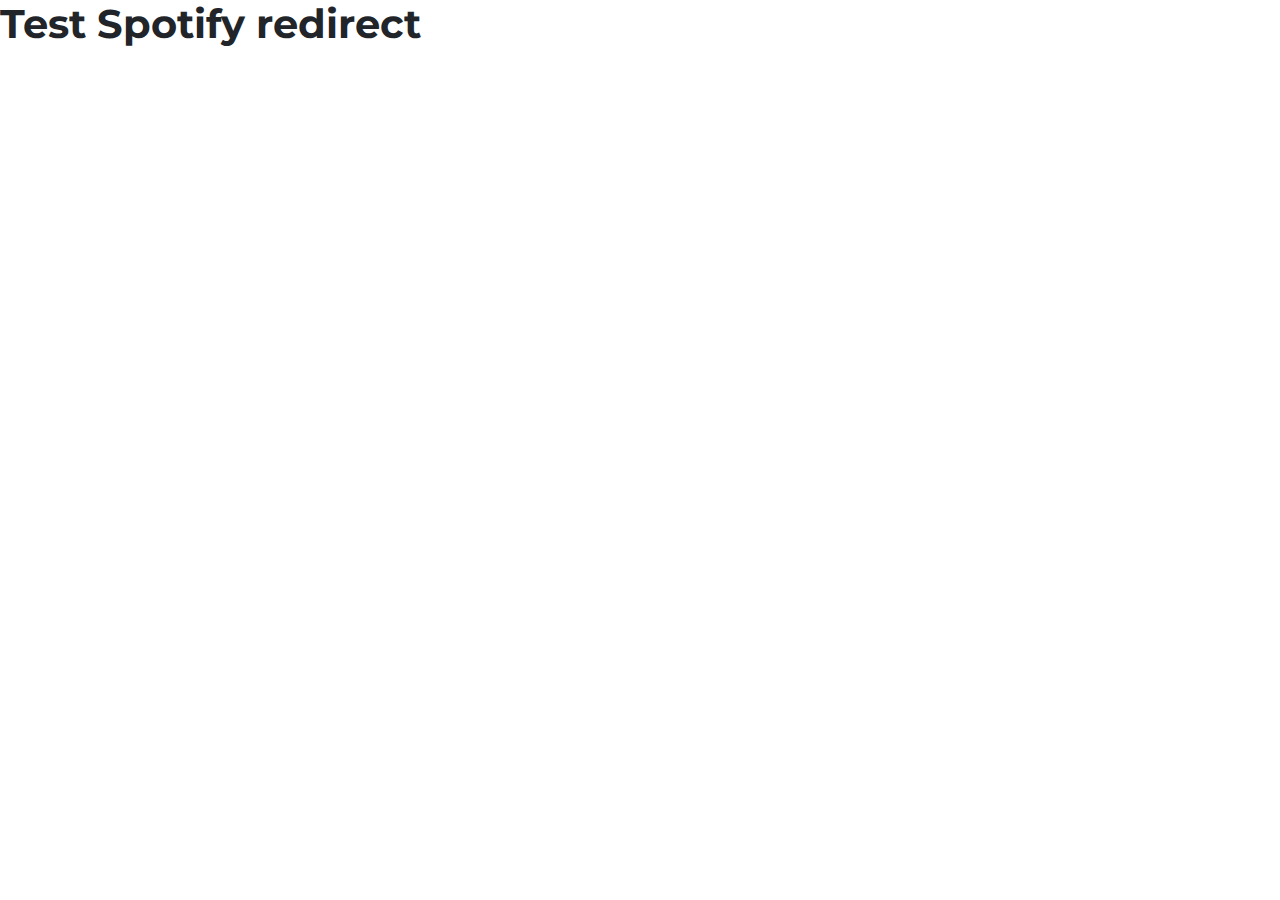
==== commit 07c525aa: "Update index.html" ====
--- a/index.html
+++ b/index.html
@@ -27,6 +27,8 @@
 </head>
 
 <body id="page-top">
+	
+	<h1>Test Spotify redirect</h1>
 
 
 	<!-- Bootstrap core JavaScript -->
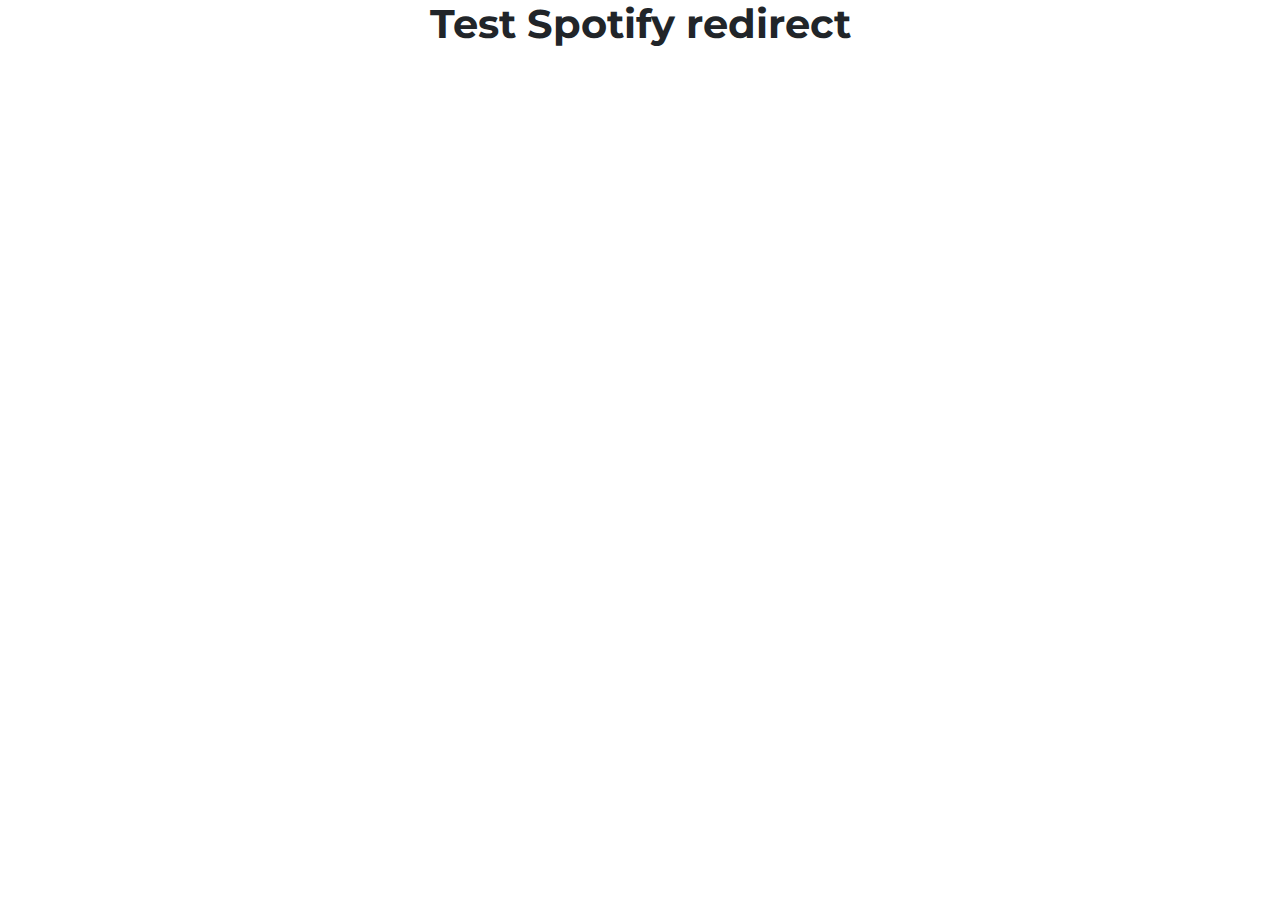
==== commit dba0e5ae: "Update index.html" ====
--- a/index.html
+++ b/index.html
@@ -28,7 +28,7 @@
 
 <body id="page-top">
 	
-	<h1>Test Spotify redirect</h1>
+	<h1 class ='text-center'>Test Spotify redirect</h1>
 
 
 	<!-- Bootstrap core JavaScript -->
